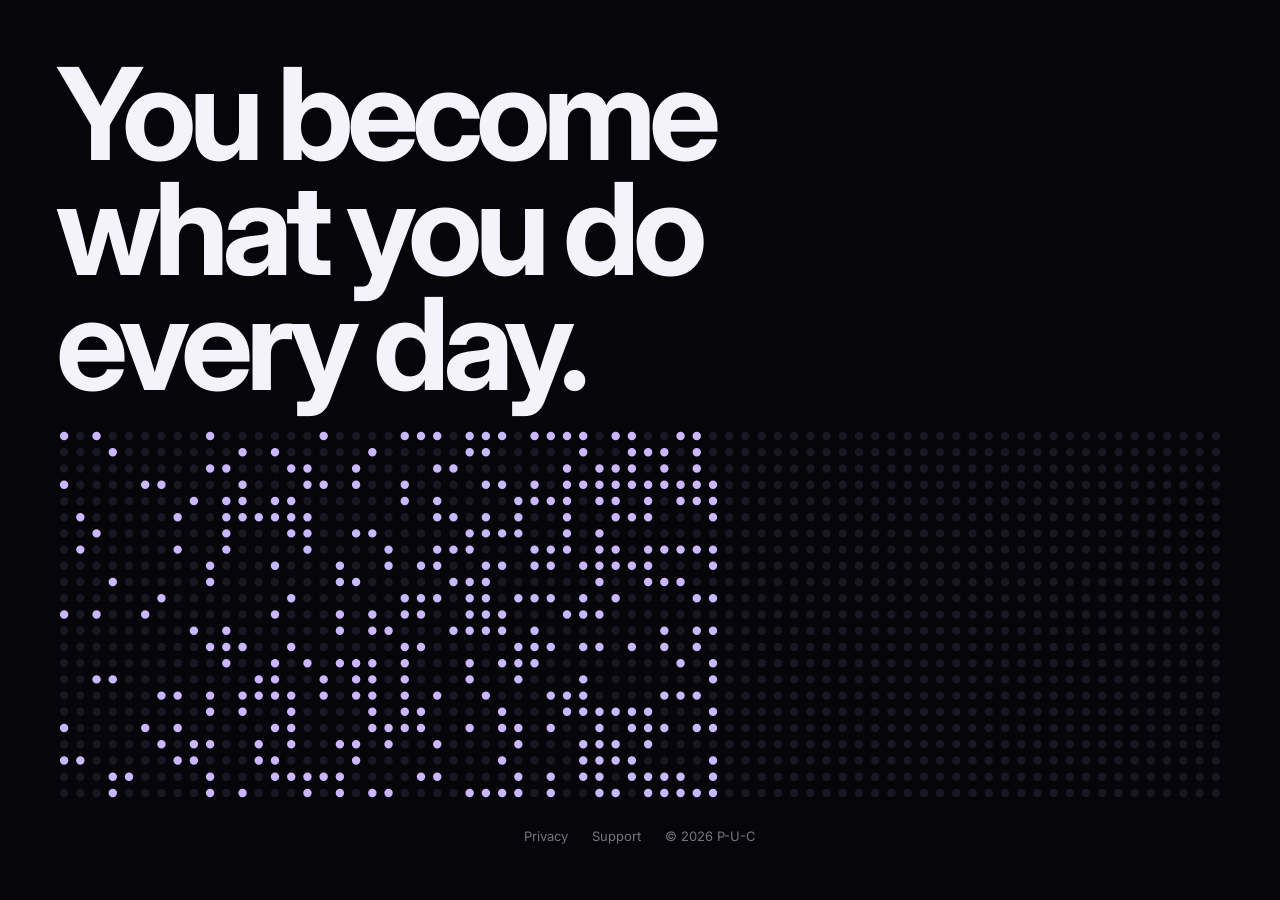
==== index.html @ 2ded7b54 "Site: scale with the window on big or zoomed-out screens Co-Authored-By: Claude Opus 5.5 <noreply@an" ====
<!doctype html>
<html lang="en">
<head>
<meta charset="utf-8">
<meta name="viewport" content="width=device-width, initial-scale=1, viewport-fit=cover">
<title>The Virtuous Human</title>
<meta name="description" content="You become what you do every day. Phase, Field and Gain: body, mind and money.">
<meta name="theme-color" content="#06050A">
<meta property="og:title" content="You become what you do every day.">
<meta property="og:image" content="icons/phase.png">
<link rel="icon" href="favicon.png" type="image/png">
<link rel="apple-touch-icon" href="icons/phase.png">
<link rel="preconnect" href="https://fonts.googleapis.com">
<link rel="preconnect" href="https://fonts.gstatic.com" crossorigin>
<link rel="stylesheet" href="https://fonts.googleapis.com/css2?family=Inter:wght@400;700&display=swap">
<link rel="stylesheet" href="style.css?v=16">
</head>
<body>
<main class="poster">
  <h1>You become<br>what you do<br>every day.</h1>
  <div class="field">
    <canvas id="days" aria-hidden="true"></canvas>
  <section class="apps" id="apps" aria-label="The apps">
      <a class="app" href="phase/"><img src="icons/phase.png" alt=""><span>Phase</span><small>body<i> · </i><b>in beta</b></small></a>
      <div class="app later"><img src="icons/field.png" alt=""><span>Field</span><small>mind<i> · </i><b>next</b></small></div>
      <div class="app later"><img src="icons/gain.png" alt=""><span>Gain</span><small>money<i> · </i><b>later</b></small></div>
    </section>
  </div>
  <footer class="links"><a href="privacy/">Privacy</a><a href="support/">Support</a><span>© 2026 P-U-C</span></footer>
</main>

<script>
// The days fill in, left to right, more of them kept as they go. Then they gather into the three apps:
// each dot drifts into its third of the field and fades as that app's icon comes up.
(() => {
  const c = document.getElementById('days'), g = c.getContext('2d'), apps = document.getElementById('apps');
  const still = matchMedia('(prefers-reduced-motion: reduce)').matches;
  let dots = [], cols = 0, rows = 0, cell = 0, dpr = 1, t0 = 0, done = false;
  const FILL_PER_COL = 22, HOLD = 700, GATHER = 1400;
  function layout() {
    dpr = Math.min(devicePixelRatio || 1, 2);
    const w = c.clientWidth, h = c.clientHeight;
    c.width = w * dpr; c.height = h * dpr;
    cell = Math.max(8, w / 72) * dpr;
    cols = Math.floor(c.width / cell); rows = Math.max(1, Math.floor(c.height / cell));
    const ox = (c.width - cols * cell) / 2, oy = (c.height - rows * cell) / 2;
    // Where each third's icon sits, in canvas pixels.
    const box = c.getBoundingClientRect();
    const icons = [...apps.querySelectorAll('img')].map(img => {
      const r = img.getBoundingClientRect();
      return { x: (r.left - box.left) * dpr, y: (r.top - box.top) * dpr, w: r.width * dpr, h: r.height * dpr };
    });
    let s = 11; const rand = () => (s = (s * 16807) % 2147483647) / 2147483647;
    dots = [];
    for (let x = 0; x < cols; x++) {
      const keep = 0.18 + 0.72 * (x / Math.max(1, cols - 1));
      for (let y = 0; y < rows; y++) {
        const k = rand() < keep, ic = icons[Math.min(2, Math.floor(3 * x / cols))];
        const a = rand() * Math.PI * 2, rr = Math.sqrt(rand()) * ic.w * 0.42;
        dots.push({ col: x, kept: k, x: ox + (x + .5) * cell, y: oy + (y + .5) * cell,
                    tx: ic.x + ic.w / 2 + Math.cos(a) * rr, ty: ic.y + ic.h / 2 + Math.sin(a) * rr, lag: rand() * 0.35 });
      }
    }
  }
  const ease = t => t < .5 ? 4 * t * t * t : 1 - Math.pow(-2 * t + 2, 3) / 2;
  function frame(now) {
    const t = now - t0, fillEnd = cols * FILL_PER_COL, gatherStart = fillEnd + HOLD;
    const front = Math.min(cols + 1, t / FILL_PER_COL);
    const g01 = Math.max(0, Math.min(1, (t - gatherStart) / GATHER));
    const r = cell * 0.26;
    g.clearRect(0, 0, c.width, c.height);
    // Batched: one path per colour and fade step, so a phone draws thousands of dots a frame easily.
    const paths = new Map();
    for (const d of dots) {
      const p = ease(Math.max(0, Math.min(1, (g01 - d.lag) / (1 - d.lag))));
      const lit = d.kept && d.col < front;
      const step = Math.round((1 - p) * 8);
      if (step <= 0) continue;
      const key = (lit ? 'L' : 'D') + step;
      let path = paths.get(key); if (!path) paths.set(key, path = new Path2D());
      const x = d.x + (d.tx - d.x) * p, y = d.y + (d.ty - d.y) * p, rr = r * (1 - 0.5 * p);
      path.moveTo(x + rr, y); path.arc(x, y, rr, 0, 7);
    }
    for (const [key, path] of paths) {
      g.globalAlpha = (+key.slice(1)) / 8 * (key[0] === 'L' ? 1 : 0.9);
      g.fillStyle = key[0] === 'L' ? '#C9B8FF' : '#1C1A24';
      g.fill(path);
    }
    g.globalAlpha = 1;
    if (g01 > 0.35 && !apps.classList.contains('in')) apps.classList.add('in');
    if (g01 < 1) requestAnimationFrame(frame); else { done = true; g.clearRect(0, 0, c.width, c.height); }
  }
  function go() {
    if (still) { apps.classList.add('in'); return; }
    layout(); t0 = performance.now() + 300; requestAnimationFrame(frame);
  }
  addEventListener('resize', () => { if (!done && !still) layout(); });
  document.fonts ? document.fonts.ready.then(go) : go();
})();
</script>
</body>
</html>
---- style.css ----
/* One screen. The line, the days, the three apps. */
:root { --ground: #06050A; --ink: #F4F2FA; --grey: #77737F; --off: #1C1A24; --lilac: #C9B8FF; color-scheme: dark; }
* { box-sizing: border-box; margin: 0; padding: 0; }
html, body { background: var(--ground); color: var(--ink); }
body { font-family: Inter, -apple-system, BlinkMacSystemFont, "Helvetica Neue", Arial, sans-serif; -webkit-font-smoothing: antialiased; }
a { color: inherit; text-decoration: none; }

.poster { height: 100svh; min-height: 520px; display: grid; grid-template-rows: auto 1fr auto; padding: clamp(24px, 5vw, 56px); gap: clamp(14px, 2.4vh, 32px); }
.poster h1 { font-weight: 700; font-size: max(40px, min(10vw, 15vh)); line-height: .9; letter-spacing: -.055em; }
/* The canvas sits out of flow, so its pixel size (2× on Retina) can never stretch the page. */
.poster .field { position: relative; min-height: 0; container-type: size; }
.poster canvas { position: absolute; inset: 0; width: 100%; height: 100%; display: block; }
/* The apps: they take over the field once the days have gathered into them. A third each, the icon centred and
   as big as the field allows. */
.apps { position: absolute; inset: 0; display: grid; grid-template-columns: repeat(3, 1fr); align-items: center; }
.app { font-size: clamp(14px, min(1.7vw, 2.6svh), 26px); display: flex; flex-direction: column; align-items: center; justify-content: center; padding: 0 12%; text-align: center;
       opacity: 0; transform: scale(.92); transition: opacity .9s ease, transform 1.1s cubic-bezier(.2,.7,.2,1); }
.app img { width: min(100%, 100cqh - 6.6em); aspect-ratio: 1; border-radius: 22.5%; display: block;
           box-shadow: 0 0 0 1px rgba(255,255,255,.08), 0 30px 90px -30px rgba(201,184,255,.4); }
.app span { display: block; margin-top: .7em; font-weight: 700; font-size: 2.1em; line-height: 1.1; letter-spacing: -.03em; }
.app small { display: block; white-space: nowrap; margin-top: .35em; font-size: clamp(12px, 1.45vw, 30px); color: var(--grey); }
.app small i, .app small b { font-style: normal; font-weight: inherit; }
@media (max-width: 600px) { .app small i { display: none; } .app small b { display: block; } }
.apps.in .app { opacity: 1; transform: none; }
/* Not out yet: lighter. */
.apps.in .app.later { opacity: .38; }
.apps.in .app:nth-child(2) { transition-delay: .25s; }
.apps.in .app:nth-child(3) { transition-delay: .5s; }
@media (prefers-reduced-motion: reduce) { .app { transition: none; } }
.links { display: flex; justify-content: center; gap: 24px; font-size: 13px; color: var(--grey); }
.links a:hover { color: var(--ink); }

/* Privacy and support */
.doc { max-width: 760px; margin: 0 auto; padding: 32px clamp(20px, 3vw, 44px) 80px; line-height: 1.6; font-size: 17px; color: #CFCCD6; }
.doc .back img { width: 40px; height: 40px; border-radius: 9px; display: block; box-shadow: 0 0 0 1px rgba(255,255,255,.08); }
.doc h1 { color: var(--ink); font-size: clamp(40px, 9vw, 64px); letter-spacing: -.045em; line-height: 1; margin-top: 48px; }
.doc .date { color: var(--grey); margin-top: 10px; font-size: 15px; }
.doc h2 { color: var(--ink); font-size: 19px; letter-spacing: -.01em; margin-top: 40px; }
.doc p, .doc li { margin-top: 10px; }
.doc ul { padding-left: 18px; }
.doc li::marker { color: var(--lilac); }
.doc strong { color: var(--ink); font-weight: 600; }
.doc a { color: var(--lilac); }
.doc footer { margin-top: 64px; display: flex; gap: 22px; font-size: 14px; color: var(--grey); }
.doc footer a { color: var(--grey); }

/* ———— Inner pages: Phase, support, privacy ———— */
.top { display: flex; align-items: center; justify-content: space-between; margin: 0 auto; padding: clamp(20px, 2.2vw, 80px) clamp(20px, 3vw, 120px); font-size: clamp(14px, 1vw, 36px); color: var(--grey); }
.top a:hover { color: var(--ink); }
.top .home { display: inline-flex; align-items: center; gap: 10px; }
.wrap { margin: 0 auto; padding: 0 clamp(20px, 3vw, 120px); }

.lead { display: grid; justify-items: center; text-align: center; padding-block: clamp(24px, 6vh, 72px) clamp(40px, 8vh, 88px); }
.lead .lead-icon { width: clamp(96px, 12vw, 148px); aspect-ratio: 1; border-radius: 22.5%; box-shadow: 0 0 0 1px rgba(255,255,255,.08), 0 30px 90px -30px rgba(201,184,255,.45); }
.lead h1 { font-size: clamp(56px, 10vw, 128px); font-weight: 700; letter-spacing: -.055em; line-height: .95; margin-top: .3em; }
.lead p { font-size: clamp(18px, 2vw, 24px); color: var(--grey); margin-top: .7em; letter-spacing: -.01em; }
.store { display: inline-flex; align-items: center; gap: 10px; margin-top: 32px; padding: 13px 22px 13px 18px; border-radius: 14px;
         background: var(--ink); color: var(--ground); font-weight: 600; font-size: 16px; letter-spacing: -.01em; }
.store small { display: block; font-size: 11px; font-weight: 500; opacity: .6; letter-spacing: 0; }
.store svg { width: 22px; height: 22px; }
.soon { display: block; margin-top: 10px; font-size: 13px; color: var(--grey); }

.shots { display: grid; grid-auto-flow: column; grid-auto-columns: minmax(180px, 1fr); margin: 0 auto; gap: clamp(12px, 2vw, 24px);
         overflow-x: auto; scroll-snap-type: x mandatory; padding-bottom: 8px; scrollbar-width: none; }
.shots::-webkit-scrollbar { display: none; }
.shots img { width: 100%; display: block; border-radius: 22px; scroll-snap-align: center; box-shadow: 0 0 0 1px rgba(255,255,255,.07); background: #000; }

.points { display: grid; grid-template-columns: repeat(auto-fit, minmax(220px, 1fr)); gap: clamp(28px, 4vw, 48px); padding-block: clamp(64px, 10vh, 120px); }
.points h2 { font-size: clamp(20px, 1.8vw, 24px); letter-spacing: -.02em; }
.points p { color: var(--grey); margin-top: 8px; font-size: clamp(16px, 1.3vw, 18px); line-height: 1.5; }

.intent { display: grid; grid-template-columns: 1fr minmax(200px, 290px); gap: clamp(32px, 6vw, 96px); align-items: center;
          border-top: 1px solid #1C1A24; padding-block: clamp(64px, 10vh, 120px); }
.intent h2 { font-size: clamp(40px, 6vw, 80px); letter-spacing: -.05em; line-height: .95; }
.intent .goals { display: flex; flex-wrap: wrap; gap: 10px; margin-top: 28px; }
.intent .goals span { padding: 8px 14px; border-radius: 999px; border: 1px solid #2A2733; font-size: 15px; }
.intent p { color: var(--grey); margin-top: 24px; font-size: clamp(17px, 1.4vw, 20px); line-height: 1.5; max-width: 30em; }
.intent img { width: 100%; border-radius: 22px; box-shadow: 0 0 0 1px rgba(255,255,255,.07); }
@media (max-width: 720px) { .intent { grid-template-columns: 1fr; } .intent img { max-width: 300px; justify-self: center; } }

.help { border-top: 1px solid #1C1A24; padding-block: clamp(48px, 8vh, 96px); text-align: center; color: var(--grey); font-size: 17px; }
.help a { color: var(--ink); border-bottom: 1px solid #3A3644; }
.foot { display: flex; justify-content: center; gap: 24px; padding: 0 24px 48px; font-size: 13px; color: var(--grey); }
.foot a:hover { color: var(--ink); }

/* Support: questions that open. */
.qa { margin: 0 auto; padding: 0 clamp(20px, 3vw, 120px) clamp(48px, 8vh, 96px); }
.qa h1 { font-size: clamp(48px, 8vw, 96px); font-weight: 700; letter-spacing: -.05em; line-height: .95; padding: clamp(24px, 6vh, 64px) 0 .3em; }
.qa header p { color: var(--grey); font-size: clamp(17px, 1.6vw, 20px); margin-bottom: 40px; }
.qa details { border-top: 1px solid #1C1A24; }
.qa details:last-of-type { border-bottom: 1px solid #1C1A24; }
.qa summary { list-style: none; cursor: pointer; padding: 22px 0; font-size: clamp(17px, 1.5vw, 20px); font-weight: 600; letter-spacing: -.01em; display: flex; justify-content: space-between; gap: 16px; }
.qa summary::-webkit-details-marker { display: none; }
.qa summary::after { content: "+"; color: var(--grey); font-weight: 400; }
.qa details[open] summary::after { content: "–"; }
.qa details p { color: #BDB9C6; padding: 0 0 24px; line-height: 1.6; font-size: 16px; }
.qa a { color: var(--lilac); }

/* Phase page on a wide screen: words left, the app's screens fanned right; the strip below is for small screens. */
.lead-text { display: grid; justify-items: center; }
.fan { display: none; }
@media (min-width: 760px) {
  .lead { grid-template-columns: 1fr 1.1fr; align-items: center; justify-items: stretch; text-align: left; min-height: calc(100svh - 120px);
          gap: 4vw; }
  .lead-text { justify-items: start; }
  .fan { display: block; position: relative; height: min(76svh, 760px); }
  .fan img { position: absolute; top: 50%; left: 50%; height: 88%; border-radius: 28px; box-shadow: 0 0 0 1px rgba(255,255,255,.08), 0 40px 120px -40px rgba(0,0,0,.9); }
  .fan img:nth-child(1) { transform: translate(-108%, -50%) rotate(-6deg) scale(.9); opacity: .75; }
  .fan img:nth-child(3) { transform: translate(8%, -50%) rotate(6deg) scale(.9); opacity: .75; }
  .fan img:nth-child(2) { transform: translate(-50%, -52%); z-index: 1; }
  .only-small { display: none; }
  /* Everything scales with the window, so a big or zoomed-out screen is filled, not a small island in the middle. */
  .lead .lead-icon { width: 8.5vw; }
  .lead h1 { font-size: 9vw; }
  .lead p { font-size: 1.7vw; }
  .store { font-size: 1.15vw; padding: .8em 1.4em .8em 1.1em; border-radius: .9em; margin-top: 2vw; }
  .store small { font-size: .7em; }
  .soon { font-size: .9vw; }
  .fan { height: 74svh; }
  .points h2 { font-size: 1.7vw; }
  .points p { font-size: 1.15vw; }
  .intent { grid-template-columns: 1fr 22vw; }
  .intent h2 { font-size: 5.5vw; }
  .intent .goals span { font-size: 1.05vw; }
  .intent p { font-size: 1.4vw; }
  .help { font-size: 1.2vw; }
  .foot { font-size: max(13px, .9vw); }
  .qa h1 { font-size: 6.5vw; }
  .qa header p { font-size: 1.4vw; }
  .qa summary { font-size: 1.4vw; }
  .qa details p { font-size: 1.1vw; }
  .qa summary { padding: 1.2vw 0; }

  /* Support: heading left, questions right. */
  .qa { display: grid; grid-template-columns: 1fr 1.4fr; gap: 80px; align-items: start; }
  .qa header { position: sticky; top: 40px; }
  .qa .list { padding-top: clamp(24px, 6vh, 64px); }
}
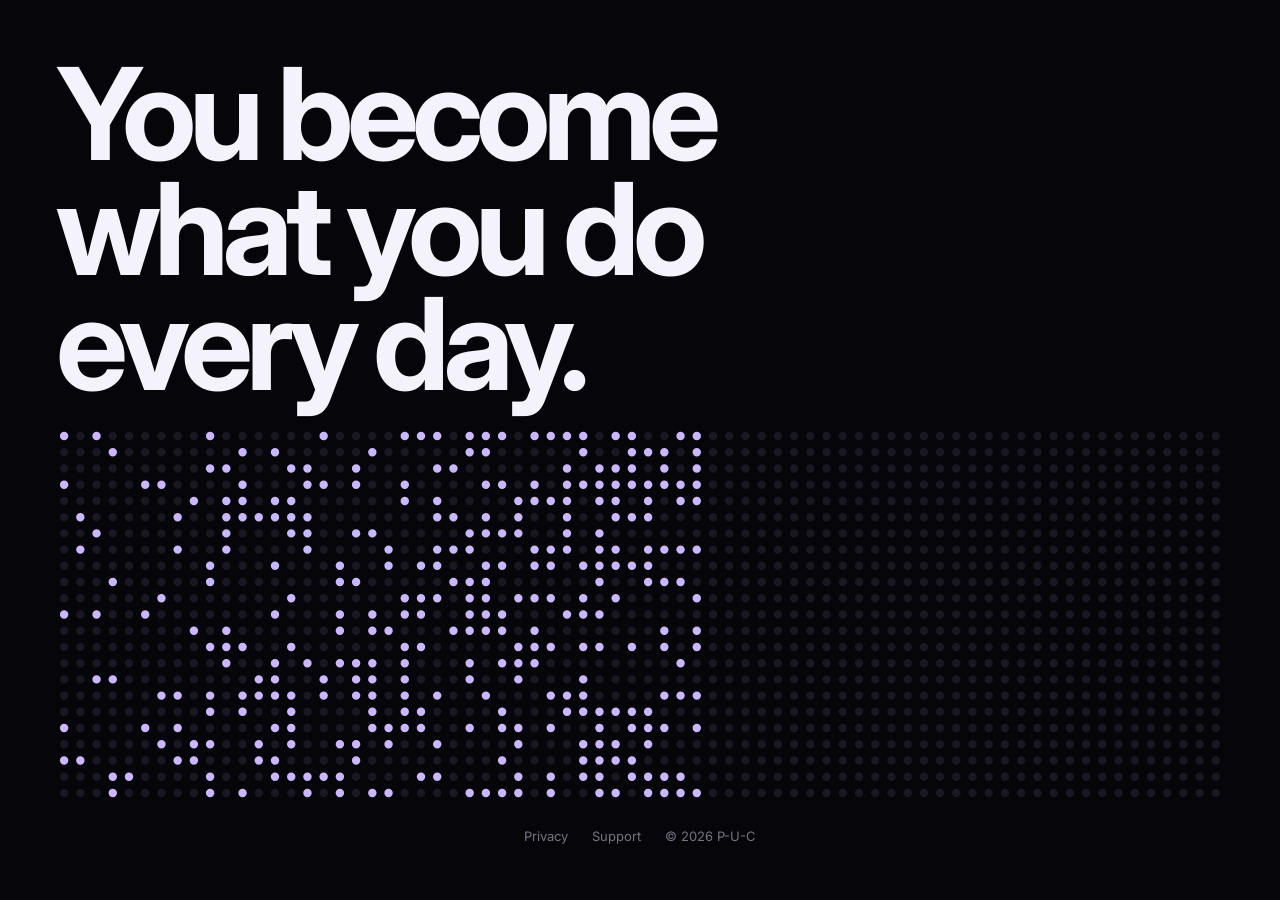
==== commit 3f3ef25b: "Site: recolour only the app's lilac (per-image masks), not every colour Co-Authored-By: Claude Opus " ====
--- a/index.html
+++ b/index.html
@@ -13,7 +13,7 @@
 <link rel="preconnect" href="https://fonts.googleapis.com">
 <link rel="preconnect" href="https://fonts.gstatic.com" crossorigin>
 <link rel="stylesheet" href="https://fonts.googleapis.com/css2?family=Inter:wght@400;700&display=swap">
-<link rel="stylesheet" href="style.css?v=16">
+<link rel="stylesheet" href="style.css?v=18">
 </head>
 <body>
 <main class="poster">
--- a/style.css
+++ b/style.css
@@ -1,5 +1,5 @@
 /* One screen. The line, the days, the three apps. */
-:root { --ground: #06050A; --ink: #F4F2FA; --grey: #77737F; --off: #1C1A24; --lilac: #C9B8FF; color-scheme: dark; }
+:root { --pick: #C9B8FF; --shift: 0deg; --ground: #06050A; --ink: #F4F2FA; --grey: #77737F; --off: #1C1A24; --lilac: #C9B8FF; color-scheme: dark; }
 * { box-sizing: border-box; margin: 0; padding: 0; }
 html, body { background: var(--ground); color: var(--ink); }
 body { font-family: Inter, -apple-system, BlinkMacSystemFont, "Helvetica Neue", Arial, sans-serif; -webkit-font-smoothing: antialiased; }
@@ -51,7 +51,7 @@
 .wrap { margin: 0 auto; padding: 0 clamp(20px, 3vw, 120px); }
 
 .lead { display: grid; justify-items: center; text-align: center; padding-block: clamp(24px, 6vh, 72px) clamp(40px, 8vh, 88px); }
-.lead .lead-icon { width: clamp(96px, 12vw, 148px); aspect-ratio: 1; border-radius: 22.5%; box-shadow: 0 0 0 1px rgba(255,255,255,.08), 0 30px 90px -30px rgba(201,184,255,.45); }
+.lead .lead-icon { width: clamp(96px, 12vw, 148px); aspect-ratio: 1; border-radius: 22.5%; overflow: hidden; box-shadow: 0 0 0 1px rgba(255,255,255,.08), 0 30px 90px -30px rgba(201,184,255,.45); }
 .lead h1 { font-size: clamp(56px, 10vw, 128px); font-weight: 700; letter-spacing: -.055em; line-height: .95; margin-top: .3em; }
 .lead p { font-size: clamp(18px, 2vw, 24px); color: var(--grey); margin-top: .7em; letter-spacing: -.01em; }
 .store { display: inline-flex; align-items: center; gap: 10px; margin-top: 32px; padding: 13px 22px 13px 18px; border-radius: 14px;
@@ -63,7 +63,7 @@
 .shots { display: grid; grid-auto-flow: column; grid-auto-columns: minmax(180px, 1fr); margin: 0 auto; gap: clamp(12px, 2vw, 24px);
          overflow-x: auto; scroll-snap-type: x mandatory; padding-bottom: 8px; scrollbar-width: none; }
 .shots::-webkit-scrollbar { display: none; }
-.shots img { width: 100%; display: block; border-radius: 22px; scroll-snap-align: center; box-shadow: 0 0 0 1px rgba(255,255,255,.07); background: #000; }
+.shots .tint { width: 100%; overflow: hidden; border-radius: 22px; scroll-snap-align: center; box-shadow: 0 0 0 1px rgba(255,255,255,.07); background: #000; }
 
 .points { display: grid; grid-template-columns: repeat(auto-fit, minmax(220px, 1fr)); gap: clamp(28px, 4vw, 48px); padding-block: clamp(64px, 10vh, 120px); }
 .points h2 { font-size: clamp(20px, 1.8vw, 24px); letter-spacing: -.02em; }
@@ -75,8 +75,8 @@
 .intent .goals { display: flex; flex-wrap: wrap; gap: 10px; margin-top: 28px; }
 .intent .goals span { padding: 8px 14px; border-radius: 999px; border: 1px solid #2A2733; font-size: 15px; }
 .intent p { color: var(--grey); margin-top: 24px; font-size: clamp(17px, 1.4vw, 20px); line-height: 1.5; max-width: 30em; }
-.intent img { width: 100%; border-radius: 22px; box-shadow: 0 0 0 1px rgba(255,255,255,.07); }
-@media (max-width: 720px) { .intent { grid-template-columns: 1fr; } .intent img { max-width: 300px; justify-self: center; } }
+.intent .tint { width: 100%; overflow: hidden; border-radius: 22px; box-shadow: 0 0 0 1px rgba(255,255,255,.07); }
+@media (max-width: 720px) { .intent { grid-template-columns: 1fr; } .intent .tint { max-width: 300px; justify-self: center; } }
 
 .help { border-top: 1px solid #1C1A24; padding-block: clamp(48px, 8vh, 96px); text-align: center; color: var(--grey); font-size: 17px; }
 .help a { color: var(--ink); border-bottom: 1px solid #3A3644; }
@@ -104,10 +104,10 @@
           gap: 4vw; }
   .lead-text { justify-items: start; }
   .fan { display: block; position: relative; height: min(76svh, 760px); }
-  .fan img { position: absolute; top: 50%; left: 50%; height: 88%; border-radius: 28px; box-shadow: 0 0 0 1px rgba(255,255,255,.08), 0 40px 120px -40px rgba(0,0,0,.9); }
-  .fan img:nth-child(1) { transform: translate(-108%, -50%) rotate(-6deg) scale(.9); opacity: .75; }
-  .fan img:nth-child(3) { transform: translate(8%, -50%) rotate(6deg) scale(.9); opacity: .75; }
-  .fan img:nth-child(2) { transform: translate(-50%, -52%); z-index: 1; }
+  .fan .tint { position: absolute; top: 50%; left: 50%; height: 88%; aspect-ratio: 1320 / 2868; border-radius: 28px; overflow: hidden; box-shadow: 0 0 0 1px rgba(255,255,255,.08), 0 40px 120px -40px rgba(0,0,0,.9); }
+  .fan .tint:nth-child(1) { transform: translate(-108%, -50%) rotate(-6deg) scale(.9); opacity: .75; }
+  .fan .tint:nth-child(3) { transform: translate(8%, -50%) rotate(6deg) scale(.9); opacity: .75; }
+  .fan .tint:nth-child(2) { transform: translate(-50%, -52%); z-index: 1; }
   .only-small { display: none; }
   /* Everything scales with the window, so a big or zoomed-out screen is filled, not a small island in the middle. */
   .lead .lead-icon { width: 8.5vw; }
@@ -136,3 +136,29 @@
   .qa header { position: sticky; top: 40px; }
   .qa .list { padding-top: clamp(24px, 6vh, 64px); }
 }
+
+/* Your colour: the app's screens and icon turn to the picked shade; the page's accent follows. */
+.tint { position: relative; display: block; }
+.tint img { display: block; width: 100%; height: 100%; border-radius: inherit; box-shadow: none !important; }
+/* The picked colour, laid only over the app's lilac (each image's mask) with the colour blend: same brightness, new hue. */
+.tint i { position: absolute; inset: 0; border-radius: inherit; background: var(--tint, #C9B8FF); mix-blend-mode: color;
+               -webkit-mask-size: 100% 100%; mask-size: 100% 100%; -webkit-mask-repeat: no-repeat; mask-repeat: no-repeat;
+               opacity: var(--on, 0); transition: opacity .4s ease, background .4s ease; pointer-events: none; }
+.colour { display: grid; grid-template-columns: minmax(220px, 30vw) 1fr; gap: 6vw; align-items: center; border-top: 1px solid #1C1A24;
+          padding-block: clamp(64px, 10vh, 120px); }
+.colour h2 { font-size: clamp(40px, 5.5vw, 200px); letter-spacing: -.05em; line-height: .95; }
+.colour h2 em { font-style: normal; color: var(--pick); transition: color .5s ease; }
+.colour p { color: var(--grey); margin-top: 1.2em; font-size: clamp(17px, 1.4vw, 48px); line-height: 1.5; max-width: 30em; }
+.reset { margin-top: 1.6em; background: none; border: 1px solid #2A2733; color: var(--ink); font: inherit; font-size: clamp(14px, 1vw, 32px);
+         padding: .6em 1.1em; border-radius: 999px; cursor: pointer; }
+.reset:hover { border-color: var(--pick); }
+.wheel { position: relative; aspect-ratio: 1; width: 100%; }
+.wheel::after { content: ""; position: absolute; inset: 30%; border-radius: 50%; background: var(--pick); opacity: .9; transition: background .5s ease;
+                box-shadow: 0 0 120px 10px color-mix(in srgb, var(--pick) 35%, transparent); }
+.wheel button { position: absolute; width: 6.5%; aspect-ratio: 1; transform: translate(-50%, -50%); border-radius: 50%; border: 0; padding: 0; cursor: pointer;
+                background: hsl(var(--h) 100% 82%); transition: transform .2s ease; }
+.wheel button:hover { transform: translate(-50%, -50%) scale(1.35); }
+.wheel button[aria-checked="true"] { transform: translate(-50%, -50%) scale(1.6); box-shadow: 0 0 0 2px var(--ground), 0 0 0 3.5px var(--ink); }
+.intent .goals span { border-color: color-mix(in srgb, var(--pick) 40%, #2A2733); }
+.help a { border-bottom-color: var(--pick); }
+@media (max-width: 759px) { .colour { grid-template-columns: 1fr; } .wheel { max-width: 300px; justify-self: center; } }
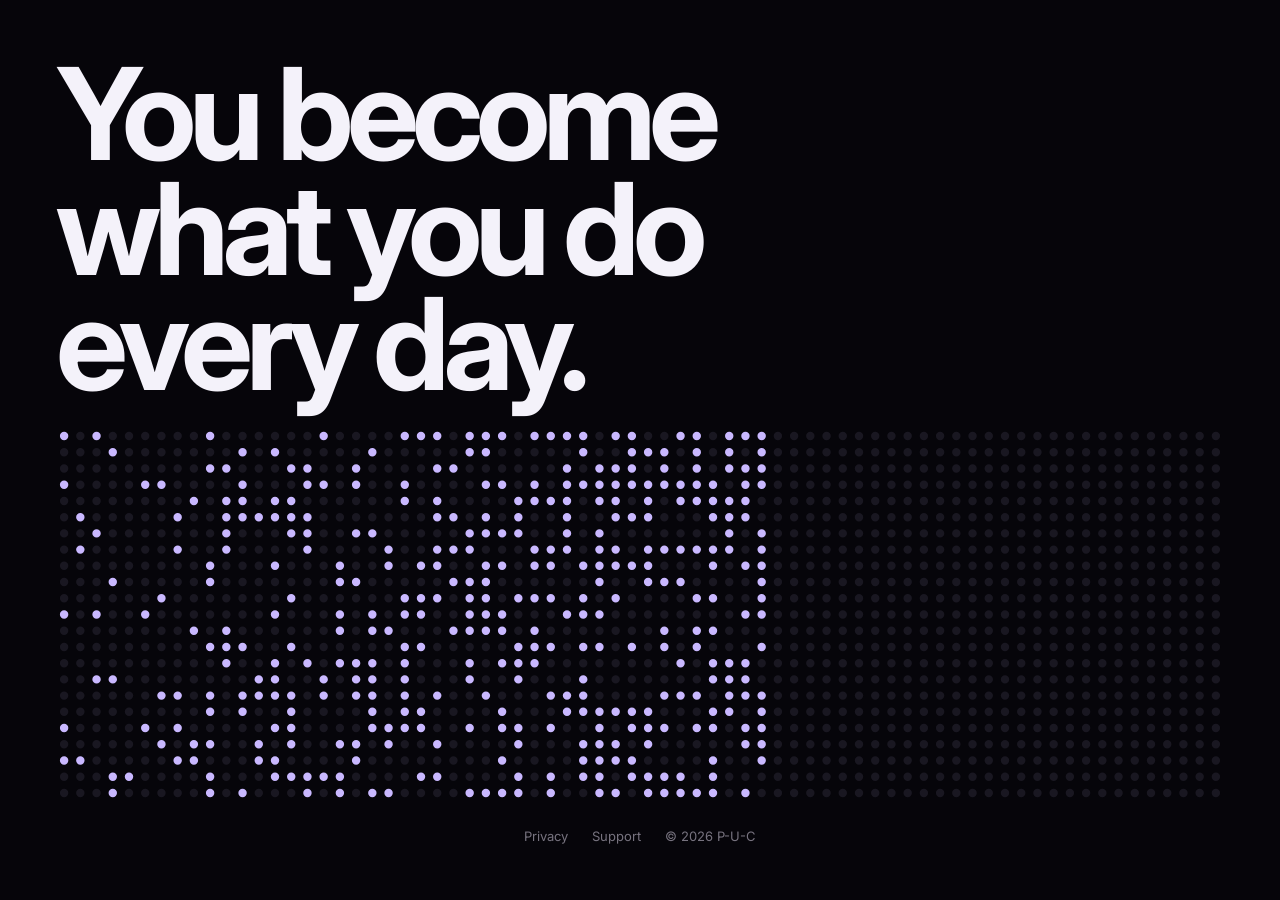
==== commit ccdb3331: "Site: one colour for the dot, the page and the app's tint Co-Authored-By: Claude Opus 5.5 <noreply@a" ====
--- a/index.html
+++ b/index.html
@@ -13,7 +13,7 @@
 <link rel="preconnect" href="https://fonts.googleapis.com">
 <link rel="preconnect" href="https://fonts.gstatic.com" crossorigin>
 <link rel="stylesheet" href="https://fonts.googleapis.com/css2?family=Inter:wght@400;700&display=swap">
-<link rel="stylesheet" href="style.css?v=18">
+<link rel="stylesheet" href="style.css?v=19">
 </head>
 <body>
 <main class="poster">
--- a/style.css
+++ b/style.css
@@ -141,7 +141,7 @@
 .tint { position: relative; display: block; }
 .tint img { display: block; width: 100%; height: 100%; border-radius: inherit; box-shadow: none !important; }
 /* The picked colour, laid only over the app's lilac (each image's mask) with the colour blend: same brightness, new hue. */
-.tint i { position: absolute; inset: 0; border-radius: inherit; background: var(--tint, #C9B8FF); mix-blend-mode: color;
+.tint i { position: absolute; inset: 0; border-radius: inherit; background: var(--tint, #C9B8FF);
                -webkit-mask-size: 100% 100%; mask-size: 100% 100%; -webkit-mask-repeat: no-repeat; mask-repeat: no-repeat;
                opacity: var(--on, 0); transition: opacity .4s ease, background .4s ease; pointer-events: none; }
 .colour { display: grid; grid-template-columns: minmax(220px, 30vw) 1fr; gap: 6vw; align-items: center; border-top: 1px solid #1C1A24;
@@ -156,7 +156,7 @@
 .wheel::after { content: ""; position: absolute; inset: 30%; border-radius: 50%; background: var(--pick); opacity: .9; transition: background .5s ease;
                 box-shadow: 0 0 120px 10px color-mix(in srgb, var(--pick) 35%, transparent); }
 .wheel button { position: absolute; width: 6.5%; aspect-ratio: 1; transform: translate(-50%, -50%); border-radius: 50%; border: 0; padding: 0; cursor: pointer;
-                background: hsl(var(--h) 100% 82%); transition: transform .2s ease; }
+                background: hsl(var(--h) 100% 84%); transition: transform .2s ease; }
 .wheel button:hover { transform: translate(-50%, -50%) scale(1.35); }
 .wheel button[aria-checked="true"] { transform: translate(-50%, -50%) scale(1.6); box-shadow: 0 0 0 2px var(--ground), 0 0 0 3.5px var(--ink); }
 .intent .goals span { border-color: color-mix(in srgb, var(--pick) 40%, #2A2733); }
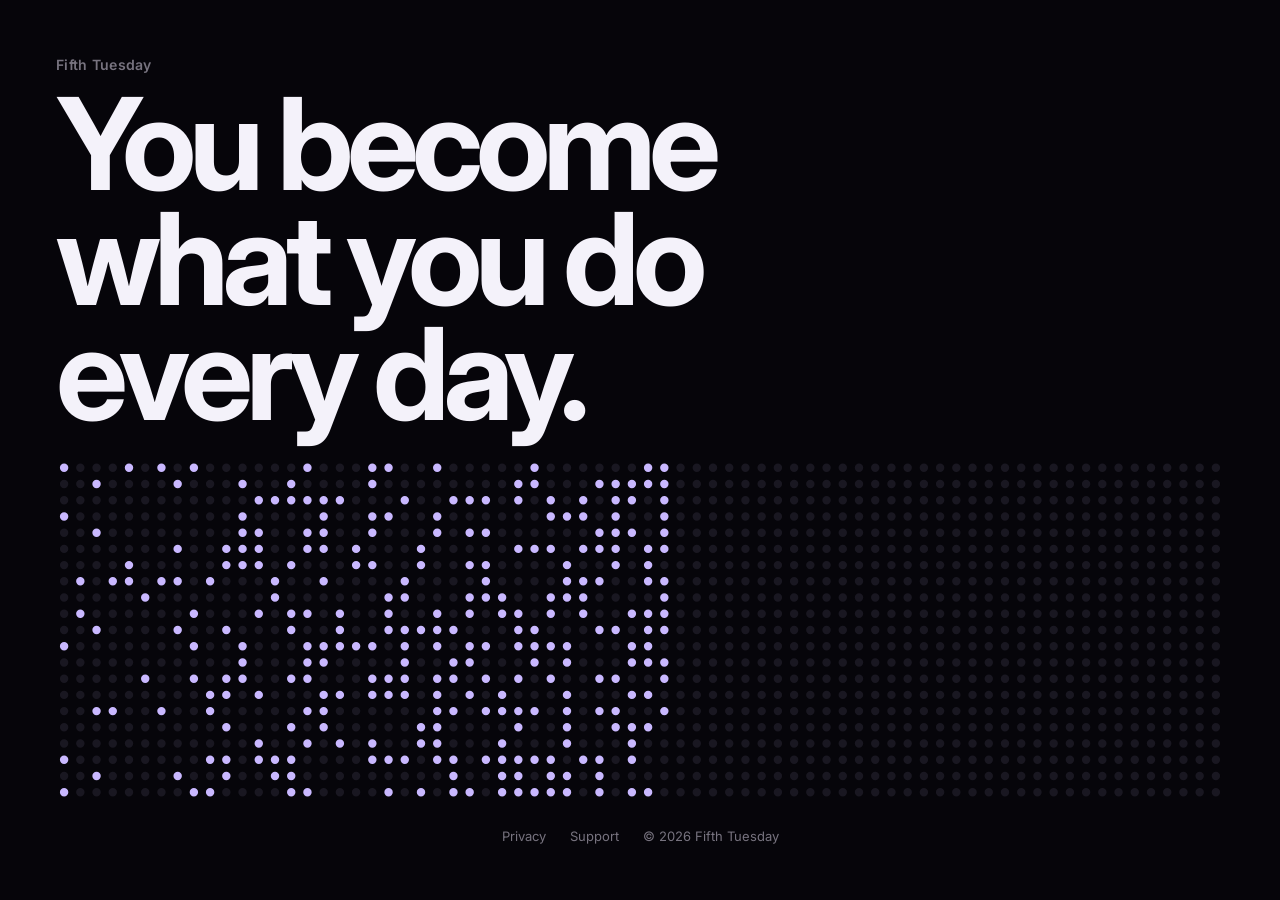
==== commit f7610b96: "Fifth Tuesday: the name across the site; drop The Virtuous Human Co-Authored-By: Claude Opus 5.5 <no" ====
--- a/index.html
+++ b/index.html
@@ -3,21 +3,22 @@
 <head>
 <meta charset="utf-8">
 <meta name="viewport" content="width=device-width, initial-scale=1, viewport-fit=cover">
-<title>The Virtuous Human</title>
-<meta name="description" content="You become what you do every day. Phase, Field and Gain: body, mind and money.">
+<title>Fifth Tuesday</title>
+<meta name="description" content="Fifth Tuesday. You become what you do every day. Phase, Field and Gain: your body, your head, your money.">
 <meta name="theme-color" content="#06050A">
-<meta property="og:title" content="You become what you do every day.">
+<meta property="og:title" content="Fifth Tuesday">
+<meta property="og:description" content="You become what you do every day.">
 <meta property="og:image" content="icons/phase.png">
 <link rel="icon" href="favicon.png" type="image/png">
 <link rel="apple-touch-icon" href="icons/phase.png">
 <link rel="preconnect" href="https://fonts.googleapis.com">
 <link rel="preconnect" href="https://fonts.gstatic.com" crossorigin>
 <link rel="stylesheet" href="https://fonts.googleapis.com/css2?family=Inter:wght@400;700&display=swap">
-<link rel="stylesheet" href="style.css?v=19">
+<link rel="stylesheet" href="style.css?v=20">
 </head>
 <body>
 <main class="poster">
-  <h1>You become<br>what you do<br>every day.</h1>
+  <header class="title"><p class="mark">Fifth Tuesday</p><h1>You become<br>what you do<br>every day.</h1></header>
   <div class="field">
     <canvas id="days" aria-hidden="true"></canvas>
   <section class="apps" id="apps" aria-label="The apps">
@@ -26,7 +27,7 @@
       <div class="app later"><img src="icons/gain.png" alt=""><span>Gain</span><small>money<i> · </i><b>later</b></small></div>
     </section>
   </div>
-  <footer class="links"><a href="privacy/">Privacy</a><a href="support/">Support</a><span>© 2026 P-U-C</span></footer>
+  <footer class="links"><a href="privacy/">Privacy</a><a href="support/">Support</a><span>© 2026 Fifth Tuesday</span></footer>
 </main>
 
 <script>
--- a/style.css
+++ b/style.css
@@ -6,6 +6,7 @@
 a { color: inherit; text-decoration: none; }
 
 .poster { height: 100svh; min-height: 520px; display: grid; grid-template-rows: auto 1fr auto; padding: clamp(24px, 5vw, 56px); gap: clamp(14px, 2.4vh, 32px); }
+.poster .mark { font-size: max(13px, min(1.1vw, 1.8vh)); font-weight: 600; letter-spacing: .02em; color: var(--grey); margin-bottom: .9em; }
 .poster h1 { font-weight: 700; font-size: max(40px, min(10vw, 15vh)); line-height: .9; letter-spacing: -.055em; }
 /* The canvas sits out of flow, so its pixel size (2× on Retina) can never stretch the page. */
 .poster .field { position: relative; min-height: 0; container-type: size; }
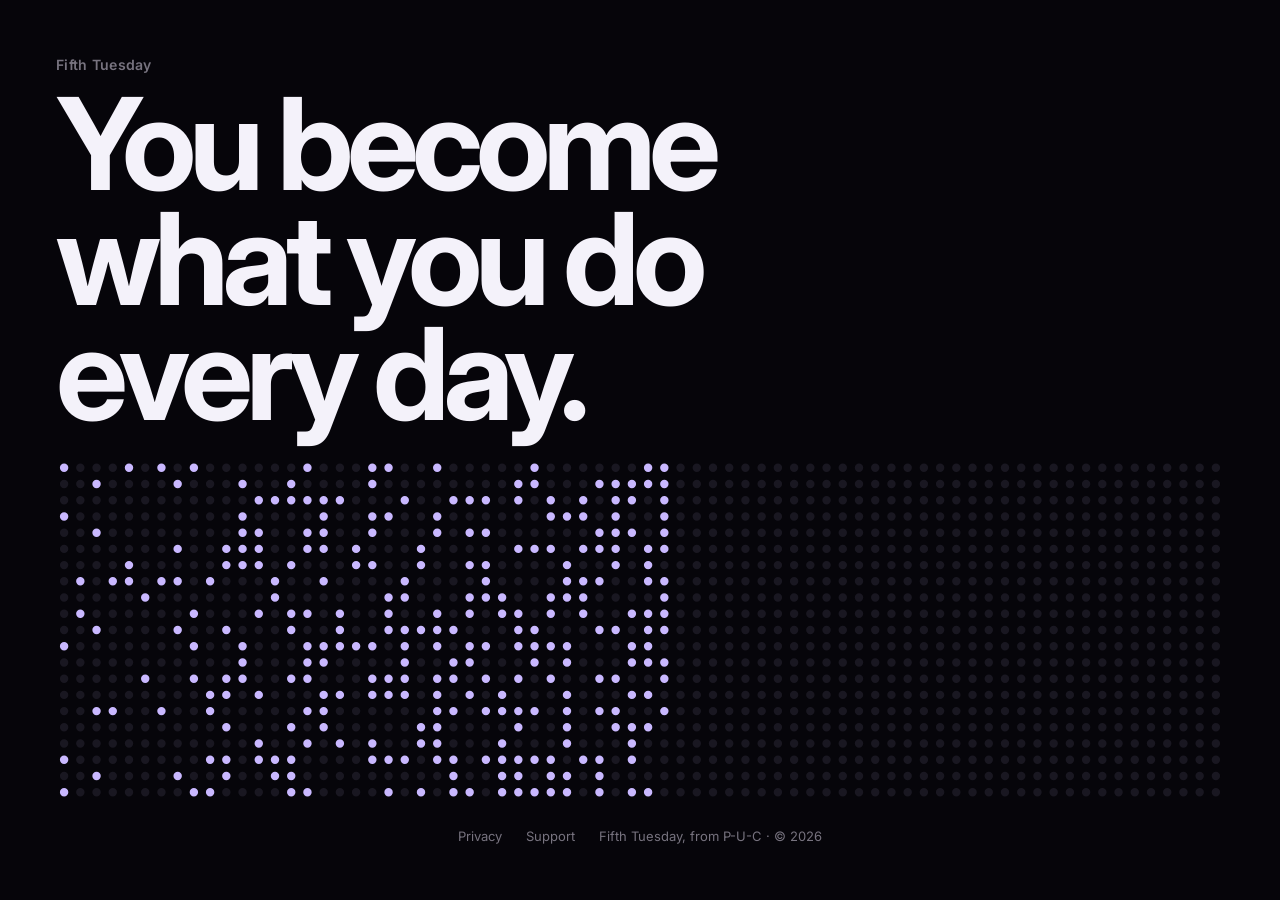
==== commit cc37553c: "Fifth Tuesday is a P-U-C product suite: site README, privacy policy and footers Co-Authored-By: Clau" ====
--- a/index.html
+++ b/index.html
@@ -27,7 +27,7 @@
       <div class="app later"><img src="icons/gain.png" alt=""><span>Gain</span><small>money<i> · </i><b>later</b></small></div>
     </section>
   </div>
-  <footer class="links"><a href="privacy/">Privacy</a><a href="support/">Support</a><span>© 2026 Fifth Tuesday</span></footer>
+  <footer class="links"><a href="privacy/">Privacy</a><a href="support/">Support</a><span>Fifth Tuesday, from P-U-C · © 2026</span></footer>
 </main>
 
 <script>
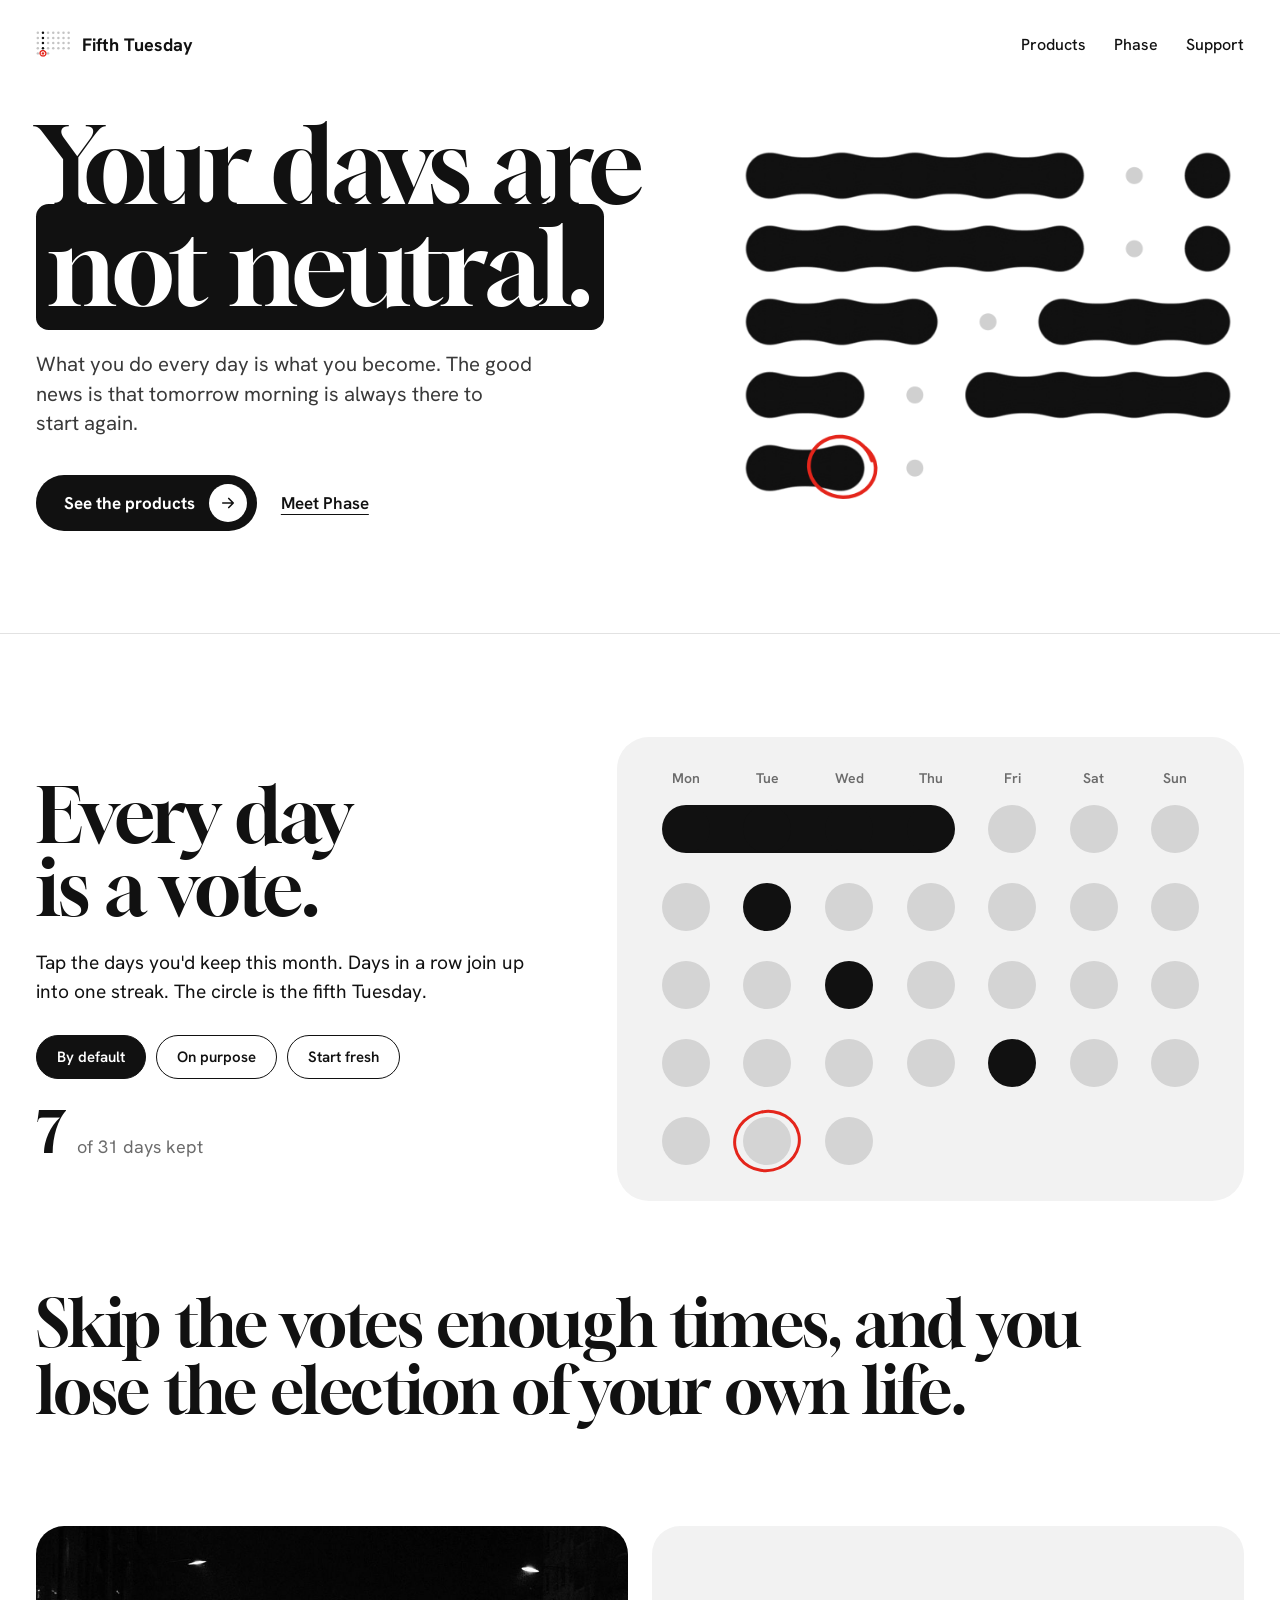
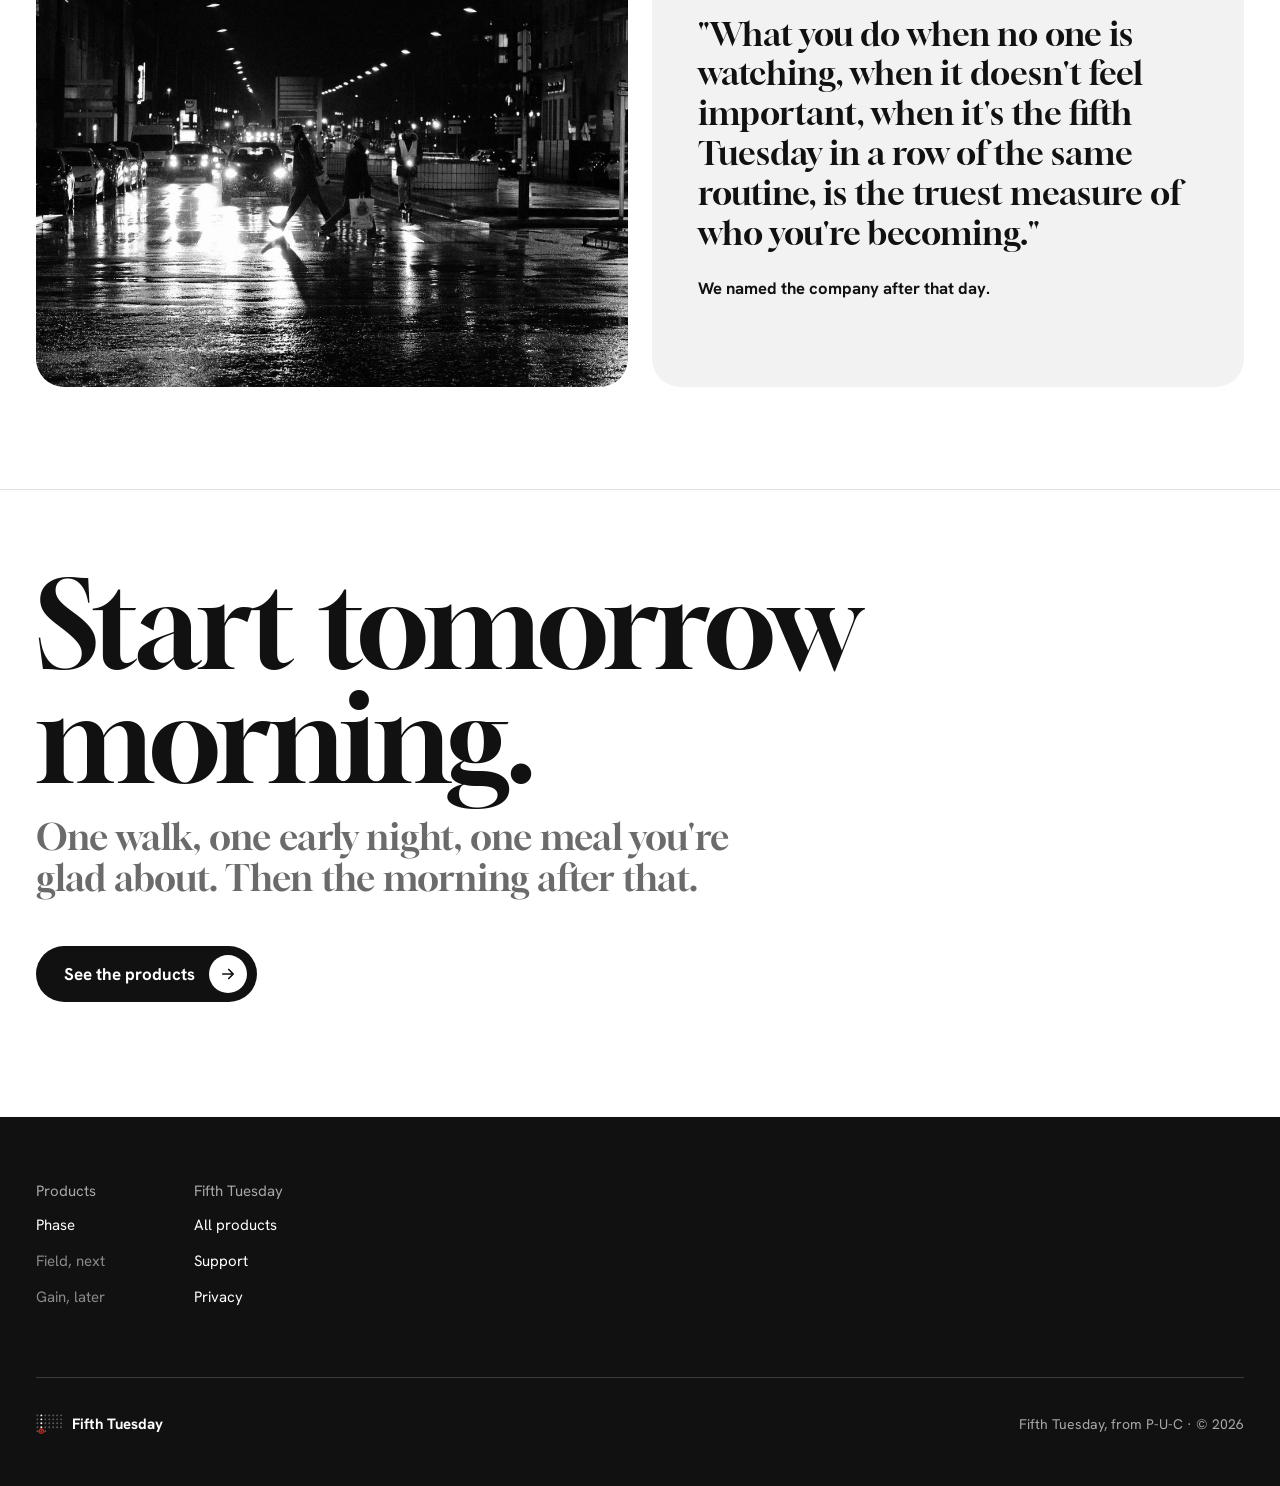
==== commit 02d66c6b: "New brand home; the dark page moves to /products/ and opens Phase with the seventy card - / is the F" ====
--- a/index.html
+++ b/index.html
@@ -3,100 +3,127 @@
 <head>
 <meta charset="utf-8">
 <meta name="viewport" content="width=device-width, initial-scale=1, viewport-fit=cover">
-<title>Fifth Tuesday</title>
-<meta name="description" content="Fifth Tuesday. You become what you do every day. Phase, Field and Gain: your body, your head, your money.">
-<meta name="theme-color" content="#06050A">
+<title>Fifth Tuesday · Your days are not neutral</title>
+<meta name="description" content="What you do every day is what you become. Fifth Tuesday makes small apps that show you what you really did: Phase for your body, Field for your head, Gain for your money.">
+<meta name="theme-color" content="#FFFFFF">
 <meta property="og:title" content="Fifth Tuesday">
-<meta property="og:description" content="You become what you do every day.">
-<meta property="og:image" content="icons/phase.png">
+<meta property="og:description" content="Your days are not neutral.">
+<meta property="og:image" content="https://p-u-c.github.io/fifth-tuesday/home/og.png">
+<meta name="twitter:card" content="summary_large_image">
 <link rel="icon" href="favicon.png" type="image/png">
 <link rel="apple-touch-icon" href="icons/phase.png">
 <link rel="preconnect" href="https://fonts.googleapis.com">
 <link rel="preconnect" href="https://fonts.gstatic.com" crossorigin>
-<link rel="stylesheet" href="https://fonts.googleapis.com/css2?family=Inter:wght@400;700&display=swap">
-<link rel="stylesheet" href="style.css?v=20">
+<link rel="stylesheet" href="https://fonts.googleapis.com/css2?family=Gloock&family=Hanken+Grotesk:wght@400..800&display=swap">
+<link rel="stylesheet" href="brand.css?v=1">
 </head>
 <body>
-<main class="poster">
-  <header class="title"><p class="mark">Fifth Tuesday</p><h1>You become<br>what you do<br>every day.</h1></header>
-  <div class="field">
-    <canvas id="days" aria-hidden="true"></canvas>
-  <section class="apps" id="apps" aria-label="The apps">
-      <a class="app" href="phase/"><img src="icons/phase.png" alt=""><span>Phase</span><small>body<i> · </i><b>in beta</b></small></a>
-      <div class="app later"><img src="icons/field.png" alt=""><span>Field</span><small>mind<i> · </i><b>next</b></small></div>
-      <div class="app later"><img src="icons/gain.png" alt=""><span>Gain</span><small>money<i> · </i><b>later</b></small></div>
-    </section>
-  </div>
-  <footer class="links"><a href="privacy/">Privacy</a><a href="support/">Support</a><span>Fifth Tuesday, from P-U-C · © 2026</span></footer>
+<header class="bar">
+  <a class="logo" href="./"><svg viewBox="75 129 362 273" aria-hidden="true"><circle cx="94" cy="148" r="13" fill="#C4C4C4"></circle><circle cx="148" cy="148" r="13" fill="#111111"></circle><circle cx="202" cy="148" r="13" fill="#C4C4C4"></circle><circle cx="256" cy="148" r="13" fill="#C4C4C4"></circle><circle cx="310" cy="148" r="13" fill="#C4C4C4"></circle><circle cx="364" cy="148" r="13" fill="#C4C4C4"></circle><circle cx="418" cy="148" r="13" fill="#C4C4C4"></circle><circle cx="94" cy="202" r="13" fill="#C4C4C4"></circle><circle cx="148" cy="202" r="13" fill="#111111"></circle><circle cx="202" cy="202" r="13" fill="#C4C4C4"></circle><circle cx="256" cy="202" r="13" fill="#C4C4C4"></circle><circle cx="310" cy="202" r="13" fill="#C4C4C4"></circle><circle cx="364" cy="202" r="13" fill="#C4C4C4"></circle><circle cx="418" cy="202" r="13" fill="#C4C4C4"></circle><circle cx="94" cy="256" r="13" fill="#C4C4C4"></circle><circle cx="148" cy="256" r="13" fill="#111111"></circle><circle cx="202" cy="256" r="13" fill="#C4C4C4"></circle><circle cx="256" cy="256" r="13" fill="#C4C4C4"></circle><circle cx="310" cy="256" r="13" fill="#C4C4C4"></circle><circle cx="364" cy="256" r="13" fill="#C4C4C4"></circle><circle cx="418" cy="256" r="13" fill="#C4C4C4"></circle><circle cx="94" cy="310" r="13" fill="#C4C4C4"></circle><circle cx="148" cy="310" r="13" fill="#111111"></circle><circle cx="202" cy="310" r="13" fill="#C4C4C4"></circle><circle cx="256" cy="310" r="13" fill="#C4C4C4"></circle><circle cx="310" cy="310" r="13" fill="#C4C4C4"></circle><circle cx="364" cy="310" r="13" fill="#C4C4C4"></circle><circle cx="418" cy="310" r="13" fill="#C4C4C4"></circle><circle cx="94" cy="364" r="13" fill="#C4C4C4"></circle><circle cx="148" cy="364" r="13" fill="#E4251B"></circle><circle cx="202" cy="364" r="13" fill="#C4C4C4"></circle><path d="M169.8 345.0 Q171.8 346.8 173.6 348.7 Q175.2 350.8 176.6 353.1 Q177.7 355.6 178.6 358.1 Q179.1 360.8 179.4 363.5 Q179.3 366.3 178.9 369.1 Q178.2 371.8 177.2 374.4 Q175.9 377.0 174.3 379.4 Q172.4 381.6 170.3 383.6 Q168.0 385.4 165.6 387.0 Q163.0 388.3 160.3 389.4 Q157.6 390.2 154.8 390.8 Q152.0 391.2 149.2 391.3 Q146.4 391.1 143.7 390.8 Q141.1 390.2 138.5 389.5 Q136.1 388.5 133.7 387.4 Q131.5 386.2 129.3 384.7 Q127.3 383.1 125.5 381.4 Q123.7 379.5 122.2 377.4 Q120.8 375.3 119.7 372.9 Q118.7 370.5 118.0 368.0 Q117.5 365.3 117.3 362.7 Q117.4 359.9 117.8 357.2 Q118.5 354.5 119.5 351.8 Q120.8 349.2 122.4 346.8 Q124.3 344.5 126.4 342.4 Q128.8 340.5 131.3 338.8 Q134.0 337.4 136.8 336.3 Q139.8 335.5 142.7 335.0 Q145.7 334.7 148.7 334.8 Q151.6 335.1 154.5 335.7 Q157.2 336.5 159.8 337.6 Q162.2 338.9 164.5 340.3 Q166.7 341.9 168.6 343.7 Q170.4 345.6 172.0 347.7 Q173.4 349.8 174.6 352.1 Q175.6 354.4 176.5 356.8" fill="none" stroke="#E4251B" stroke-width="14" stroke-linecap="round" stroke-linejoin="round"></path></svg>Fifth Tuesday</a>
+  <nav aria-label="Main"><ul><li><a href="products/">Products</a></li><li><a href="phase/">Phase</a></li><li class="wide"><a href="support/">Support</a></li></ul></nav>
+</header>
+
+<main>
+  <section class="hero">
+    <div class="text">
+      <h1>Your days are <span>not neutral.</span></h1>
+      <p>What you do every day is what you become. The good news is that tomorrow morning is always there to start again.</p>
+      <div class="actions">
+        <a class="pill" href="products/">See the products <i><svg viewBox="0 0 24 24" fill="none" stroke="currentColor" stroke-width="2.2" stroke-linecap="round" stroke-linejoin="round" aria-hidden="true"><path d="M5 12h14M13 6l6 6-6 6"/></svg></i></a>
+        <a class="quiet" href="phase/">Meet Phase</a>
+      </div>
+    </div>
+    <img class="month-art" src="home/month.png" width="1200" height="858" alt="A month of days: kept days in a row join into black streaks, and the fifth Tuesday is circled in red">
+  </section>
+
+  <section class="vote" aria-labelledby="vote-title">
+    <div class="row">
+      <div class="intro">
+        <h2 id="vote-title">Every day is a vote.</h2>
+        <p>Tap the days you'd keep this month. Days in a row join up into one streak. The circle is the fifth Tuesday.</p>
+        <div class="presets" role="group" aria-label="Try a month">
+          <button type="button" data-preset="default">By default</button>
+          <button type="button" data-preset="purpose">On purpose</button>
+          <button type="button" data-preset="clear">Start fresh</button>
+        </div>
+        <p class="count" aria-live="polite"><b id="kept">7</b><span>of 31 days kept</span></p>
+      </div>
+      <div class="month">
+        <div class="head" aria-hidden="true"><span>Mon</span><span>Tue</span><span>Wed</span><span>Thu</span><span>Fri</span><span>Sat</span><span>Sun</span></div>
+        <div class="days" id="days" role="group" aria-label="A month, Monday first. Tap a day to keep it."></div>
+      </div>
+    </div>
+    <p class="line serif">Skip the votes enough times, and you lose the election of your own life.</p>
+  </section>
+
+  <section class="quote">
+    <img src="home/crossing.jpg" width="1600" height="800" alt="People crossing a wet city street at night" loading="lazy">
+    <blockquote>
+      <p>"What you do when no one is watching, when it doesn't feel important, when it's the fifth Tuesday in a row of the same routine, is the truest measure of who you're becoming."</p>
+      <footer>We named the company after that day.</footer>
+    </blockquote>
+  </section>
+
+  <section class="close">
+    <h2>Start tomorrow morning.</h2>
+    <p class="serif">One walk, one early night, one meal you're glad about. Then the morning after that.</p>
+    <div class="actions">
+      <a class="pill" href="products/">See the products <i><svg viewBox="0 0 24 24" fill="none" stroke="currentColor" stroke-width="2.2" stroke-linecap="round" stroke-linejoin="round" aria-hidden="true"><path d="M5 12h14M13 6l6 6-6 6"/></svg></i></a>
+    </div>
+  </section>
 </main>
 
+<footer class="site">
+  <div class="cols">
+    <div><span>Products</span><a href="phase/">Phase</a><em>Field, next</em><em>Gain, later</em></div>
+    <div><span>Fifth Tuesday</span><a href="products/">All products</a><a href="support/">Support</a><a href="privacy/">Privacy</a></div>
+  </div>
+  <div class="base">
+    <a class="logo" href="./"><svg viewBox="75 129 362 273" aria-hidden="true"><circle cx="94" cy="148" r="13" fill="#5A5A5A"></circle><circle cx="148" cy="148" r="13" fill="#FFFFFF"></circle><circle cx="202" cy="148" r="13" fill="#5A5A5A"></circle><circle cx="256" cy="148" r="13" fill="#5A5A5A"></circle><circle cx="310" cy="148" r="13" fill="#5A5A5A"></circle><circle cx="364" cy="148" r="13" fill="#5A5A5A"></circle><circle cx="418" cy="148" r="13" fill="#5A5A5A"></circle><circle cx="94" cy="202" r="13" fill="#5A5A5A"></circle><circle cx="148" cy="202" r="13" fill="#FFFFFF"></circle><circle cx="202" cy="202" r="13" fill="#5A5A5A"></circle><circle cx="256" cy="202" r="13" fill="#5A5A5A"></circle><circle cx="310" cy="202" r="13" fill="#5A5A5A"></circle><circle cx="364" cy="202" r="13" fill="#5A5A5A"></circle><circle cx="418" cy="202" r="13" fill="#5A5A5A"></circle><circle cx="94" cy="256" r="13" fill="#5A5A5A"></circle><circle cx="148" cy="256" r="13" fill="#FFFFFF"></circle><circle cx="202" cy="256" r="13" fill="#5A5A5A"></circle><circle cx="256" cy="256" r="13" fill="#5A5A5A"></circle><circle cx="310" cy="256" r="13" fill="#5A5A5A"></circle><circle cx="364" cy="256" r="13" fill="#5A5A5A"></circle><circle cx="418" cy="256" r="13" fill="#5A5A5A"></circle><circle cx="94" cy="310" r="13" fill="#5A5A5A"></circle><circle cx="148" cy="310" r="13" fill="#FFFFFF"></circle><circle cx="202" cy="310" r="13" fill="#5A5A5A"></circle><circle cx="256" cy="310" r="13" fill="#5A5A5A"></circle><circle cx="310" cy="310" r="13" fill="#5A5A5A"></circle><circle cx="364" cy="310" r="13" fill="#5A5A5A"></circle><circle cx="418" cy="310" r="13" fill="#5A5A5A"></circle><circle cx="94" cy="364" r="13" fill="#5A5A5A"></circle><circle cx="148" cy="364" r="13" fill="#E4251B"></circle><circle cx="202" cy="364" r="13" fill="#5A5A5A"></circle><path d="M169.8 345.0 Q171.8 346.8 173.6 348.7 Q175.2 350.8 176.6 353.1 Q177.7 355.6 178.6 358.1 Q179.1 360.8 179.4 363.5 Q179.3 366.3 178.9 369.1 Q178.2 371.8 177.2 374.4 Q175.9 377.0 174.3 379.4 Q172.4 381.6 170.3 383.6 Q168.0 385.4 165.6 387.0 Q163.0 388.3 160.3 389.4 Q157.6 390.2 154.8 390.8 Q152.0 391.2 149.2 391.3 Q146.4 391.1 143.7 390.8 Q141.1 390.2 138.5 389.5 Q136.1 388.5 133.7 387.4 Q131.5 386.2 129.3 384.7 Q127.3 383.1 125.5 381.4 Q123.7 379.5 122.2 377.4 Q120.8 375.3 119.7 372.9 Q118.7 370.5 118.0 368.0 Q117.5 365.3 117.3 362.7 Q117.4 359.9 117.8 357.2 Q118.5 354.5 119.5 351.8 Q120.8 349.2 122.4 346.8 Q124.3 344.5 126.4 342.4 Q128.8 340.5 131.3 338.8 Q134.0 337.4 136.8 336.3 Q139.8 335.5 142.7 335.0 Q145.7 334.7 148.7 334.8 Q151.6 335.1 154.5 335.7 Q157.2 336.5 159.8 337.6 Q162.2 338.9 164.5 340.3 Q166.7 341.9 168.6 343.7 Q170.4 345.6 172.0 347.7 Q173.4 349.8 174.6 352.1 Q175.6 354.4 176.5 356.8" fill="none" stroke="#E4251B" stroke-width="16" stroke-linecap="round" stroke-linejoin="round"></path></svg>Fifth Tuesday</a>
+    <span>Fifth Tuesday, from P-U-C · © 2026</span>
+  </div>
+</footer>
+
 <script>
-// The days fill in, left to right, more of them kept as they go. Then they gather into the three apps:
-// each dot drifts into its third of the field and fades as that app's icon comes up.
+// Every day is a vote: tap the days you'd keep. Kept days next to each other in a week join into one streak.
+// The month starts on a Monday, so its Tuesdays are the 2nd, 9th, 16th, 23rd and 30th; the 30th is the fifth, and gets the ring.
 (() => {
-  const c = document.getElementById('days'), g = c.getContext('2d'), apps = document.getElementById('apps');
-  const still = matchMedia('(prefers-reduced-motion: reduce)').matches;
-  let dots = [], cols = 0, rows = 0, cell = 0, dpr = 1, t0 = 0, done = false;
-  const FILL_PER_COL = 22, HOLD = 700, GATHER = 1400;
-  function layout() {
-    dpr = Math.min(devicePixelRatio || 1, 2);
-    const w = c.clientWidth, h = c.clientHeight;
-    c.width = w * dpr; c.height = h * dpr;
-    cell = Math.max(8, w / 72) * dpr;
-    cols = Math.floor(c.width / cell); rows = Math.max(1, Math.floor(c.height / cell));
-    const ox = (c.width - cols * cell) / 2, oy = (c.height - rows * cell) / 2;
-    // Where each third's icon sits, in canvas pixels.
-    const box = c.getBoundingClientRect();
-    const icons = [...apps.querySelectorAll('img')].map(img => {
-      const r = img.getBoundingClientRect();
-      return { x: (r.left - box.left) * dpr, y: (r.top - box.top) * dpr, w: r.width * dpr, h: r.height * dpr };
-    });
-    let s = 11; const rand = () => (s = (s * 16807) % 2147483647) / 2147483647;
-    dots = [];
-    for (let x = 0; x < cols; x++) {
-      const keep = 0.18 + 0.72 * (x / Math.max(1, cols - 1));
-      for (let y = 0; y < rows; y++) {
-        const k = rand() < keep, ic = icons[Math.min(2, Math.floor(3 * x / cols))];
-        const a = rand() * Math.PI * 2, rr = Math.sqrt(rand()) * ic.w * 0.42;
-        dots.push({ col: x, kept: k, x: ox + (x + .5) * cell, y: oy + (y + .5) * cell,
-                    tx: ic.x + ic.w / 2 + Math.cos(a) * rr, ty: ic.y + ic.h / 2 + Math.sin(a) * rr, lag: rand() * 0.35 });
-      }
+  const PRESETS = {
+    default: [1, 2, 3, 4, 9, 17, 26],
+    purpose: [1, 2, 3, 4, 5, 7, 8, 9, 10, 11, 12, 14, 15, 16, 17, 19, 20, 21, 22, 23, 25, 26, 27, 28, 29, 30],
+    clear: []
+  };
+  const grid = document.getElementById('days'), count = document.getElementById('kept');
+  const presetButtons = [...document.querySelectorAll('[data-preset]')];
+  let kept = new Set(PRESETS.default);
+  const cells = [];
+  for (let n = 1; n <= 31; n++) {
+    const cell = document.createElement('div');
+    cell.className = 'day';
+    const join = document.createElement('i');
+    join.className = 'join';
+    cell.append(join);
+    if (n === 30) { const ring = document.createElement('i'); ring.className = 'ring'; cell.append(ring); }
+    const b = document.createElement('button');
+    b.type = 'button';
+    b.setAttribute('aria-label', n === 30 ? 'Day 30, the fifth Tuesday' : 'Day ' + n);
+    b.addEventListener('click', () => { kept.has(n) ? kept.delete(n) : kept.add(n); draw(); });
+    cell.append(b);
+    grid.append(cell);
+    cells.push({ n, join, b });
+  }
+  const same = (a, b) => a.length === b.size && a.every(x => b.has(x));
+  function draw() {
+    for (const { n, join, b } of cells) {
+      const on = kept.has(n);
+      b.setAttribute('aria-pressed', String(on));
+      join.hidden = !(on && (n - 1) % 7 < 6 && kept.has(n + 1));
     }
+    count.textContent = kept.size;
+    for (const p of presetButtons) p.setAttribute('aria-pressed', String(same(PRESETS[p.dataset.preset], kept)));
   }
-  const ease = t => t < .5 ? 4 * t * t * t : 1 - Math.pow(-2 * t + 2, 3) / 2;
-  function frame(now) {
-    const t = now - t0, fillEnd = cols * FILL_PER_COL, gatherStart = fillEnd + HOLD;
-    const front = Math.min(cols + 1, t / FILL_PER_COL);
-    const g01 = Math.max(0, Math.min(1, (t - gatherStart) / GATHER));
-    const r = cell * 0.26;
-    g.clearRect(0, 0, c.width, c.height);
-    // Batched: one path per colour and fade step, so a phone draws thousands of dots a frame easily.
-    const paths = new Map();
-    for (const d of dots) {
-      const p = ease(Math.max(0, Math.min(1, (g01 - d.lag) / (1 - d.lag))));
-      const lit = d.kept && d.col < front;
-      const step = Math.round((1 - p) * 8);
-      if (step <= 0) continue;
-      const key = (lit ? 'L' : 'D') + step;
-      let path = paths.get(key); if (!path) paths.set(key, path = new Path2D());
-      const x = d.x + (d.tx - d.x) * p, y = d.y + (d.ty - d.y) * p, rr = r * (1 - 0.5 * p);
-      path.moveTo(x + rr, y); path.arc(x, y, rr, 0, 7);
-    }
-    for (const [key, path] of paths) {
-      g.globalAlpha = (+key.slice(1)) / 8 * (key[0] === 'L' ? 1 : 0.9);
-      g.fillStyle = key[0] === 'L' ? '#C9B8FF' : '#1C1A24';
-      g.fill(path);
-    }
-    g.globalAlpha = 1;
-    if (g01 > 0.35 && !apps.classList.contains('in')) apps.classList.add('in');
-    if (g01 < 1) requestAnimationFrame(frame); else { done = true; g.clearRect(0, 0, c.width, c.height); }
-  }
-  function go() {
-    if (still) { apps.classList.add('in'); return; }
-    layout(); t0 = performance.now() + 300; requestAnimationFrame(frame);
-  }
-  addEventListener('resize', () => { if (!done && !still) layout(); });
-  document.fonts ? document.fonts.ready.then(go) : go();
+  for (const p of presetButtons) p.addEventListener('click', () => { kept = new Set(PRESETS[p.dataset.preset]); draw(); });
+  draw();
 })();
 </script>
 </body>
--- a/brand.css
+++ b/brand.css
@@ -0,0 +1,98 @@
+/* The brand home: black and white, with red only where you'd mark a calendar by hand. */
+:root { --ink: #111111; --paper: #FFFFFF; --panel: #F2F2F2; --line: #E2E2E2; --soft: #3A3A3A; --muted: #6B6B6B;
+        --dot: #D4D4D4; --red: #E4251B; --edge: clamp(20px, 2.8vw, 40px); color-scheme: light; }
+* { box-sizing: border-box; margin: 0; padding: 0; }
+html { background: var(--paper); color: var(--ink); }
+body { font-family: "Hanken Grotesk", "Helvetica Neue", Arial, sans-serif; -webkit-font-smoothing: antialiased; }
+a { color: inherit; }
+a:hover { opacity: .8; }
+h1, h2, h3, .serif { font-family: Gloock, Georgia, serif; font-weight: 400; text-wrap: balance; }
+p { text-wrap: pretty; }
+:focus-visible { outline: 2px solid var(--red); outline-offset: 3px; }
+
+/* Top */
+.bar { display: flex; justify-content: space-between; align-items: center; gap: 16px 24px; flex-wrap: wrap; padding: 22px var(--edge); }
+.logo { display: inline-flex; align-items: center; gap: 12px; min-height: 44px; font-size: 18px; font-weight: 700; text-decoration: none; }
+.logo svg { height: 26px; width: auto; display: block; flex: none; }
+.bar ul { display: flex; gap: clamp(20px, 2.2vw, 32px); list-style: none; font-size: 16px; font-weight: 500; }
+.bar ul a { display: inline-flex; align-items: center; min-height: 44px; text-decoration: none; }
+
+/* Hero */
+.hero { display: flex; flex-wrap: wrap; gap: 48px 64px; align-items: center; padding: clamp(8px, 2vw, 32px) var(--edge) clamp(72px, 8vw, 112px); }
+.hero .text { flex: 1 1 560px; min-width: 0; }
+.hero h1 { font-size: clamp(54px, 8.2vw, 124px); line-height: .98; letter-spacing: -.02em; }
+.hero h1 span { background: var(--ink); color: var(--paper); padding: 0 .12em; border-radius: .12em;
+                -webkit-box-decoration-break: clone; box-decoration-break: clone; }
+.hero p { margin-top: clamp(20px, 2.4vw, 32px); max-width: 26em; font-size: clamp(18px, 1.6vw, 22px); line-height: 1.45; color: var(--soft); }
+.hero .month-art { flex: 1 1 440px; min-width: 0; max-width: 580px; height: auto; display: block; }
+.actions { display: flex; flex-wrap: wrap; gap: 16px 24px; align-items: center; margin-top: clamp(28px, 3vw, 36px); }
+.pill { display: inline-flex; align-items: center; gap: 14px; min-height: 56px; padding: 0 10px 0 28px; border-radius: 999px;
+        background: var(--ink); color: var(--paper); font-size: 17px; font-weight: 700; text-decoration: none; }
+.pill i { width: 38px; height: 38px; border-radius: 50%; background: var(--paper); color: var(--ink); display: inline-flex; align-items: center; justify-content: center; }
+.pill svg { width: 18px; height: 18px; }
+.quiet { display: inline-flex; align-items: center; min-height: 44px; font-size: 17px; font-weight: 600; text-underline-offset: 5px; }
+
+/* Every day is a vote */
+.vote { padding: clamp(64px, 8vw, 112px) var(--edge) clamp(72px, 8vw, 120px); border-top: 1px solid var(--line); }
+.vote .row { display: flex; flex-wrap: wrap; gap: 40px 72px; align-items: center; }
+.vote .intro { flex: 1 1 420px; min-width: 0; }
+.vote h2 { font-size: clamp(48px, 6vw, 92px); line-height: .96; letter-spacing: -.015em; }
+.vote .intro p { margin-top: 24px; max-width: 26em; font-size: clamp(17px, 1.5vw, 20px); line-height: 1.5; }
+.presets { display: flex; flex-wrap: wrap; gap: 10px; margin-top: 28px; }
+.presets button { min-height: 44px; padding: 0 20px; border-radius: 999px; border: 1.5px solid var(--ink); background: transparent; color: var(--ink);
+                  font: inherit; font-size: 15px; font-weight: 600; cursor: pointer; }
+.presets button[aria-pressed="true"] { background: var(--ink); color: var(--paper); }
+.count { margin-top: clamp(24px, 3vw, 36px); display: flex; align-items: baseline; gap: 12px; }
+.count b { font-family: Gloock, Georgia, serif; font-weight: 400; font-size: clamp(48px, 4.5vw, 64px); line-height: 1; }
+.count span { font-size: 18px; color: var(--muted); }
+.month { flex: 1.2 1 520px; min-width: 0; padding: 32px 28px 28px; border-radius: 32px; background: var(--panel); }
+.month .head, .month .days { display: grid; grid-template-columns: repeat(7, minmax(0, 1fr)); }
+.month .head { text-align: center; font-size: 14px; font-weight: 600; color: var(--muted); margin-bottom: 10px; }
+.month .days { row-gap: 14px; }
+.day { position: relative; height: 64px; display: flex; align-items: center; justify-content: center; }
+.day .join { position: absolute; left: 50%; width: 100%; top: 8px; height: 48px; background: var(--ink); }
+.day .ring { position: absolute; width: 68px; height: 62px; border: 3px solid var(--red); border-radius: 50%; transform: rotate(-12deg); pointer-events: none; z-index: 2; }
+.day button { position: relative; z-index: 1; width: 48px; height: 48px; border-radius: 50%; border: 0; padding: 0; cursor: pointer; background: var(--dot); transition: background .2s ease; }
+.day button[aria-pressed="true"] { background: var(--ink); }
+.vote .line { margin-top: clamp(56px, 7vw, 104px); max-width: 17em; font-size: clamp(34px, 5vw, 76px); line-height: 1.04; letter-spacing: -.01em; }
+
+/* The fifth Tuesday */
+.quote { display: flex; flex-wrap: wrap; gap: 24px; align-items: stretch; padding: 0 var(--edge) clamp(64px, 8vw, 112px); }
+.quote img { flex: 1 1 520px; min-width: 0; height: clamp(280px, 36vw, 520px); object-fit: cover; object-position: 50% 65%; display: block; border-radius: clamp(24px, 2.2vw, 32px); }
+.quote blockquote { flex: 1 1 520px; min-width: 0; padding: clamp(28px, 3.6vw, 52px); border-radius: clamp(24px, 2.2vw, 32px); background: var(--panel);
+                    display: flex; flex-direction: column; justify-content: center; }
+.quote blockquote p { font-family: Gloock, Georgia, serif; font-size: clamp(25px, 2.6vw, 38px); line-height: 1.2; }
+.quote blockquote footer { margin-top: 24px; font-size: clamp(16px, 1.3vw, 19px); font-weight: 700; }
+
+/* Close */
+.close { padding: clamp(56px, 6vw, 96px) var(--edge) clamp(88px, 9vw, 128px); border-top: 1px solid var(--line); }
+.close h2 { font-size: clamp(58px, 9.4vw, 148px); line-height: .95; letter-spacing: -.02em; }
+.close p { margin-top: 20px; max-width: 24em; font-size: clamp(24px, 2.8vw, 40px); line-height: 1.15; color: var(--muted); }
+.close .actions { margin-top: clamp(32px, 4vw, 48px); }
+
+/* Footer */
+.site { background: var(--ink); color: var(--paper); padding: clamp(48px, 5vw, 64px) var(--edge) 40px; }
+.site .cols { display: flex; flex-wrap: wrap; gap: 32px clamp(48px, 7vw, 96px); font-size: 15px; }
+.site .cols div { display: flex; flex-direction: column; gap: 4px; }
+.site .cols span { color: #A8A8A8; margin-bottom: 4px; }
+.site .cols a, .site .cols em { display: inline-flex; align-items: center; min-height: 32px; text-decoration: none; font-style: normal; }
+.site .cols em { color: #8A8A8A; }
+.site .base { margin-top: clamp(40px, 5vw, 64px); padding-top: 24px; border-top: 1px solid #3A3A3A; display: flex; flex-wrap: wrap;
+              justify-content: space-between; align-items: center; gap: 16px; font-size: 14px; color: #A8A8A8; }
+.site .base .logo { color: var(--paper); font-size: 15px; gap: 10px; }
+.site .base .logo svg { height: 20px; }
+
+@media (max-width: 600px) {
+  .bar { flex-wrap: nowrap; }
+  .bar ul { font-size: 15px; gap: 18px; }
+  .bar li.wide { display: none; }
+  .hero .actions .pill { width: 100%; justify-content: space-between; }
+  .month { padding: 18px 10px 14px; border-radius: 24px; }
+  .month .head { font-size: 12px; margin-bottom: 6px; }
+  .month .days { row-gap: 8px; }
+  .day { height: 46px; }
+  .day .join { top: 4px; height: 38px; }
+  .day button { width: 38px; height: 38px; }
+  .day .ring { width: 50px; height: 46px; border-width: 2.5px; }
+}
+@media (prefers-reduced-motion: reduce) { .day button { transition: none; } }
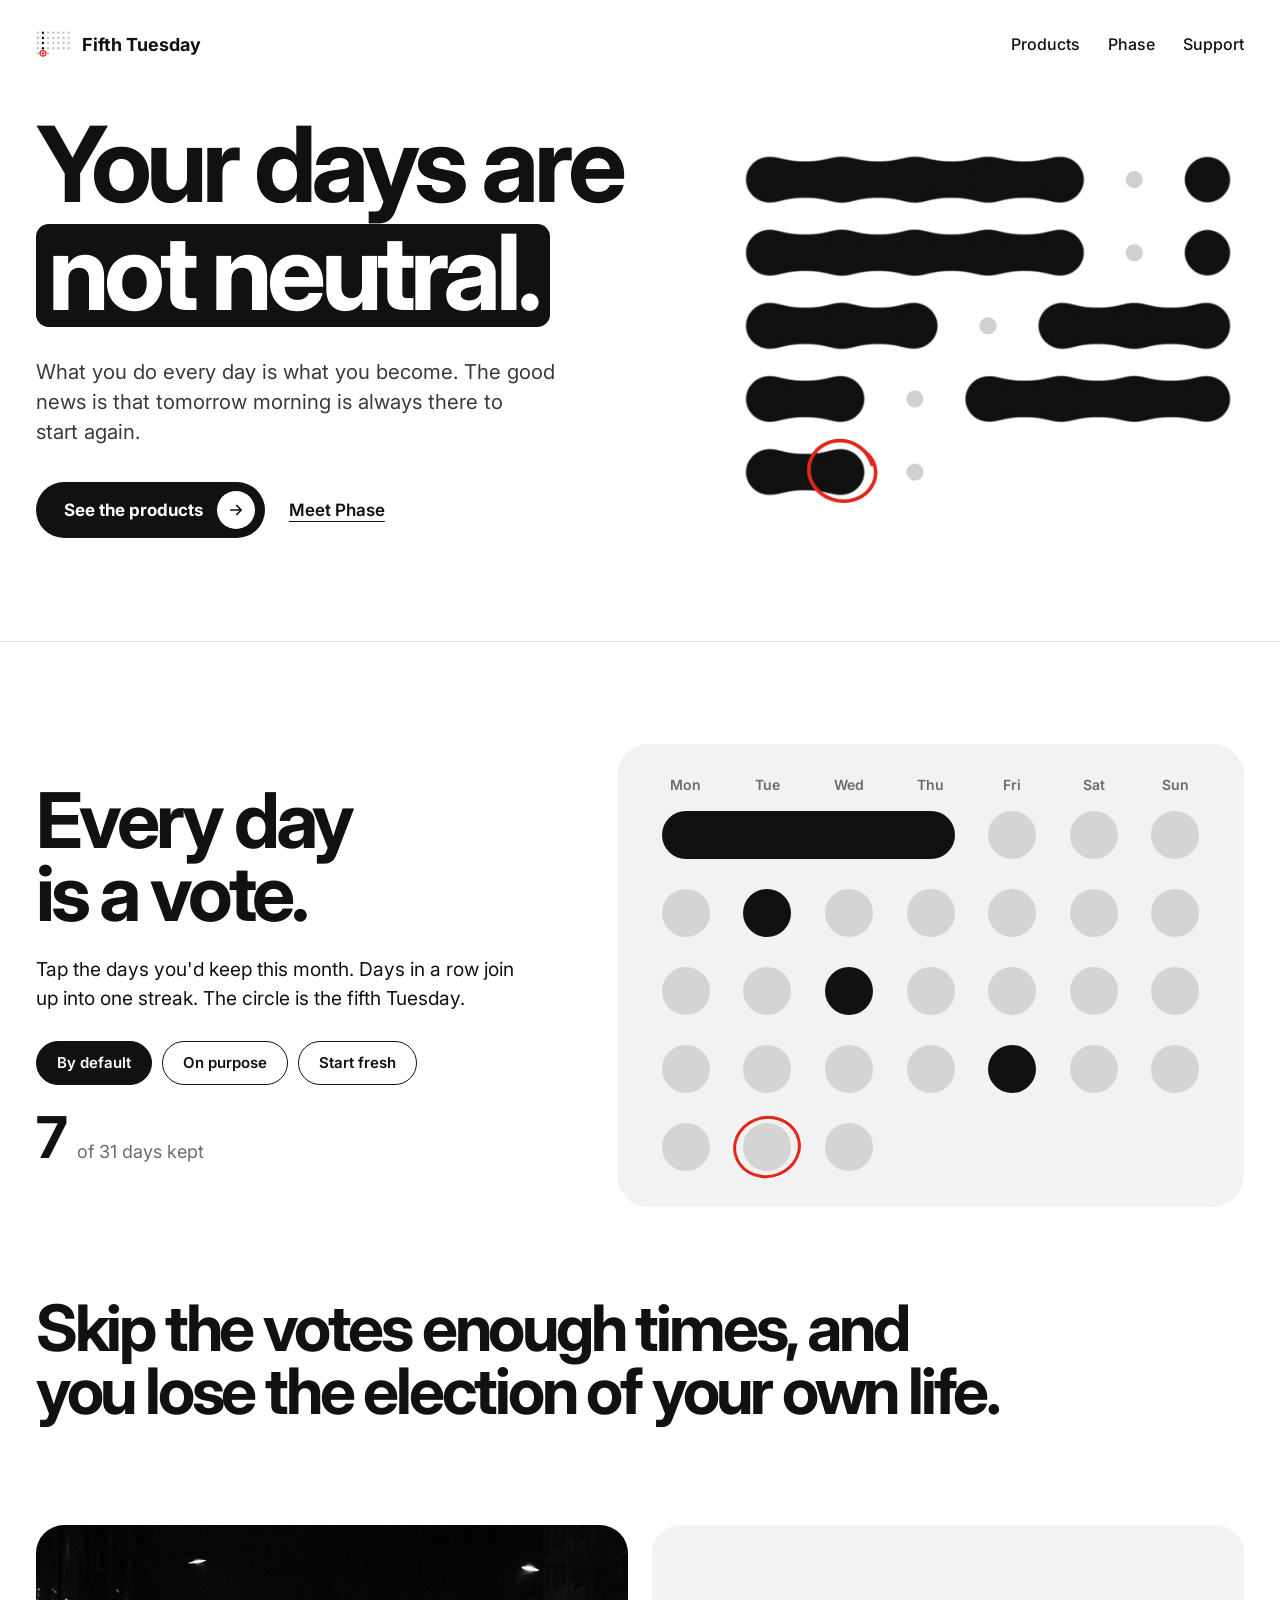
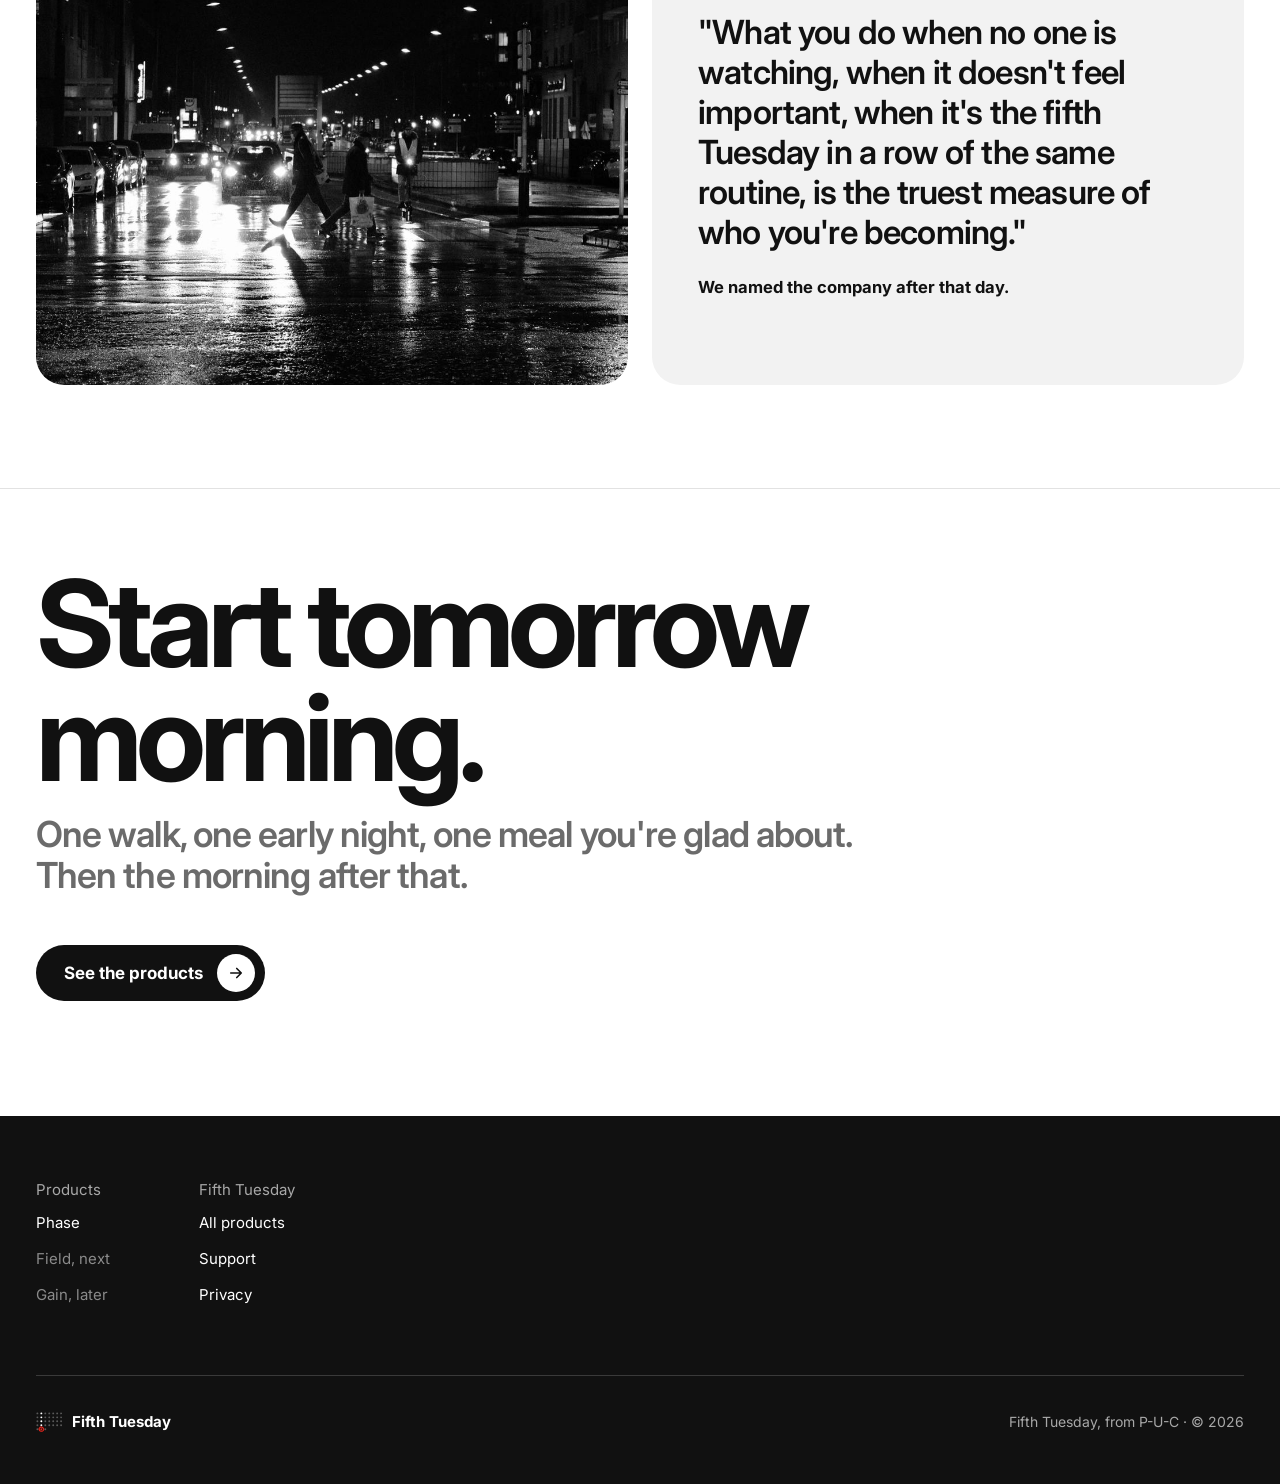
==== commit 23c9e3bf: "Set the home page and the Phase card in Inter, the original Fifth Tuesday face Headlines go back to " ====
--- a/index.html
+++ b/index.html
@@ -14,8 +14,8 @@
 <link rel="apple-touch-icon" href="icons/phase.png">
 <link rel="preconnect" href="https://fonts.googleapis.com">
 <link rel="preconnect" href="https://fonts.gstatic.com" crossorigin>
-<link rel="stylesheet" href="https://fonts.googleapis.com/css2?family=Gloock&family=Hanken+Grotesk:wght@400..800&display=swap">
-<link rel="stylesheet" href="brand.css?v=1">
+<link rel="stylesheet" href="https://fonts.googleapis.com/css2?family=Inter:wght@400;500;600;700&display=swap">
+<link rel="stylesheet" href="brand.css?v=2">
 </head>
 <body>
 <header class="bar">
@@ -53,7 +53,7 @@
         <div class="days" id="days" role="group" aria-label="A month, Monday first. Tap a day to keep it."></div>
       </div>
     </div>
-    <p class="line serif">Skip the votes enough times, and you lose the election of your own life.</p>
+    <p class="line">Skip the votes enough times, and you lose the election of your own life.</p>
   </section>
 
   <section class="quote">
@@ -66,7 +66,7 @@
 
   <section class="close">
     <h2>Start tomorrow morning.</h2>
-    <p class="serif">One walk, one early night, one meal you're glad about. Then the morning after that.</p>
+    <p>One walk, one early night, one meal you're glad about. Then the morning after that.</p>
     <div class="actions">
       <a class="pill" href="products/">See the products <i><svg viewBox="0 0 24 24" fill="none" stroke="currentColor" stroke-width="2.2" stroke-linecap="round" stroke-linejoin="round" aria-hidden="true"><path d="M5 12h14M13 6l6 6-6 6"/></svg></i></a>
     </div>
--- a/brand.css
+++ b/brand.css
@@ -1,12 +1,13 @@
-/* The brand home: black and white, with red only where you'd mark a calendar by hand. */
+/* The brand home: black and white, with red only where you'd mark a calendar by hand. Set in Inter, like the rest of the site. */
 :root { --ink: #111111; --paper: #FFFFFF; --panel: #F2F2F2; --line: #E2E2E2; --soft: #3A3A3A; --muted: #6B6B6B;
         --dot: #D4D4D4; --red: #E4251B; --edge: clamp(20px, 2.8vw, 40px); color-scheme: light; }
 * { box-sizing: border-box; margin: 0; padding: 0; }
 html { background: var(--paper); color: var(--ink); }
-body { font-family: "Hanken Grotesk", "Helvetica Neue", Arial, sans-serif; -webkit-font-smoothing: antialiased; }
+body { font-family: Inter, -apple-system, BlinkMacSystemFont, "Helvetica Neue", Arial, sans-serif; -webkit-font-smoothing: antialiased; }
 a { color: inherit; }
 a:hover { opacity: .8; }
-h1, h2, h3, .serif { font-family: Gloock, Georgia, serif; font-weight: 400; text-wrap: balance; }
+/* Headlines: Inter, bold and tight, as on the first Fifth Tuesday page. */
+h1, h2, h3 { font-weight: 700; letter-spacing: -.05em; text-wrap: balance; }
 p { text-wrap: pretty; }
 :focus-visible { outline: 2px solid var(--red); outline-offset: 3px; }
 
@@ -20,9 +21,9 @@
 /* Hero */
 .hero { display: flex; flex-wrap: wrap; gap: 48px 64px; align-items: center; padding: clamp(8px, 2vw, 32px) var(--edge) clamp(72px, 8vw, 112px); }
 .hero .text { flex: 1 1 560px; min-width: 0; }
-.hero h1 { font-size: clamp(54px, 8.2vw, 124px); line-height: .98; letter-spacing: -.02em; }
-.hero h1 span { background: var(--ink); color: var(--paper); padding: 0 .12em; border-radius: .12em;
-                -webkit-box-decoration-break: clone; box-decoration-break: clone; }
+.hero h1 { font-size: clamp(54px, 8.2vw, 124px); line-height: .95; }
+/* The black block sits on its own line, kept clear of the descenders in the line above. */
+.hero h1 span { display: inline-block; margin-top: .1em; padding: 0 .12em .06em; line-height: .92; border-radius: .12em; background: var(--ink); color: var(--paper); }
 .hero p { margin-top: clamp(20px, 2.4vw, 32px); max-width: 26em; font-size: clamp(18px, 1.6vw, 22px); line-height: 1.45; color: var(--soft); }
 .hero .month-art { flex: 1 1 440px; min-width: 0; max-width: 580px; height: auto; display: block; }
 .actions { display: flex; flex-wrap: wrap; gap: 16px 24px; align-items: center; margin-top: clamp(28px, 3vw, 36px); }
@@ -36,14 +37,14 @@
 .vote { padding: clamp(64px, 8vw, 112px) var(--edge) clamp(72px, 8vw, 120px); border-top: 1px solid var(--line); }
 .vote .row { display: flex; flex-wrap: wrap; gap: 40px 72px; align-items: center; }
 .vote .intro { flex: 1 1 420px; min-width: 0; }
-.vote h2 { font-size: clamp(48px, 6vw, 92px); line-height: .96; letter-spacing: -.015em; }
+.vote h2 { font-size: clamp(48px, 6vw, 92px); line-height: .95; }
 .vote .intro p { margin-top: 24px; max-width: 26em; font-size: clamp(17px, 1.5vw, 20px); line-height: 1.5; }
 .presets { display: flex; flex-wrap: wrap; gap: 10px; margin-top: 28px; }
 .presets button { min-height: 44px; padding: 0 20px; border-radius: 999px; border: 1.5px solid var(--ink); background: transparent; color: var(--ink);
                   font: inherit; font-size: 15px; font-weight: 600; cursor: pointer; }
 .presets button[aria-pressed="true"] { background: var(--ink); color: var(--paper); }
 .count { margin-top: clamp(24px, 3vw, 36px); display: flex; align-items: baseline; gap: 12px; }
-.count b { font-family: Gloock, Georgia, serif; font-weight: 400; font-size: clamp(48px, 4.5vw, 64px); line-height: 1; }
+.count b { font-weight: 700; letter-spacing: -.05em; font-size: clamp(48px, 4.5vw, 64px); line-height: 1; }
 .count span { font-size: 18px; color: var(--muted); }
 .month { flex: 1.2 1 520px; min-width: 0; padding: 32px 28px 28px; border-radius: 32px; background: var(--panel); }
 .month .head, .month .days { display: grid; grid-template-columns: repeat(7, minmax(0, 1fr)); }
@@ -54,20 +55,20 @@
 .day .ring { position: absolute; width: 68px; height: 62px; border: 3px solid var(--red); border-radius: 50%; transform: rotate(-12deg); pointer-events: none; z-index: 2; }
 .day button { position: relative; z-index: 1; width: 48px; height: 48px; border-radius: 50%; border: 0; padding: 0; cursor: pointer; background: var(--dot); transition: background .2s ease; }
 .day button[aria-pressed="true"] { background: var(--ink); }
-.vote .line { margin-top: clamp(56px, 7vw, 104px); max-width: 17em; font-size: clamp(34px, 5vw, 76px); line-height: 1.04; letter-spacing: -.01em; }
+.vote .line { margin-top: clamp(56px, 7vw, 104px); max-width: 17em; font-size: clamp(34px, 5vw, 76px); font-weight: 700; line-height: .98; letter-spacing: -.05em; text-wrap: balance; }
 
 /* The fifth Tuesday */
 .quote { display: flex; flex-wrap: wrap; gap: 24px; align-items: stretch; padding: 0 var(--edge) clamp(64px, 8vw, 112px); }
 .quote img { flex: 1 1 520px; min-width: 0; height: clamp(280px, 36vw, 520px); object-fit: cover; object-position: 50% 65%; display: block; border-radius: clamp(24px, 2.2vw, 32px); }
 .quote blockquote { flex: 1 1 520px; min-width: 0; padding: clamp(28px, 3.6vw, 52px); border-radius: clamp(24px, 2.2vw, 32px); background: var(--panel);
                     display: flex; flex-direction: column; justify-content: center; }
-.quote blockquote p { font-family: Gloock, Georgia, serif; font-size: clamp(25px, 2.6vw, 38px); line-height: 1.2; }
+.quote blockquote p { font-size: clamp(25px, 2.6vw, 38px); font-weight: 600; line-height: 1.2; letter-spacing: -.025em; }
 .quote blockquote footer { margin-top: 24px; font-size: clamp(16px, 1.3vw, 19px); font-weight: 700; }
 
 /* Close */
 .close { padding: clamp(56px, 6vw, 96px) var(--edge) clamp(88px, 9vw, 128px); border-top: 1px solid var(--line); }
-.close h2 { font-size: clamp(58px, 9.4vw, 148px); line-height: .95; letter-spacing: -.02em; }
-.close p { margin-top: 20px; max-width: 24em; font-size: clamp(24px, 2.8vw, 40px); line-height: 1.15; color: var(--muted); }
+.close h2 { font-size: clamp(58px, 9.4vw, 148px); line-height: .95; }
+.close p { margin-top: 20px; max-width: 24em; font-size: clamp(24px, 2.8vw, 40px); font-weight: 600; line-height: 1.15; letter-spacing: -.025em; color: var(--muted); }
 .close .actions { margin-top: clamp(32px, 4vw, 48px); }
 
 /* Footer */
